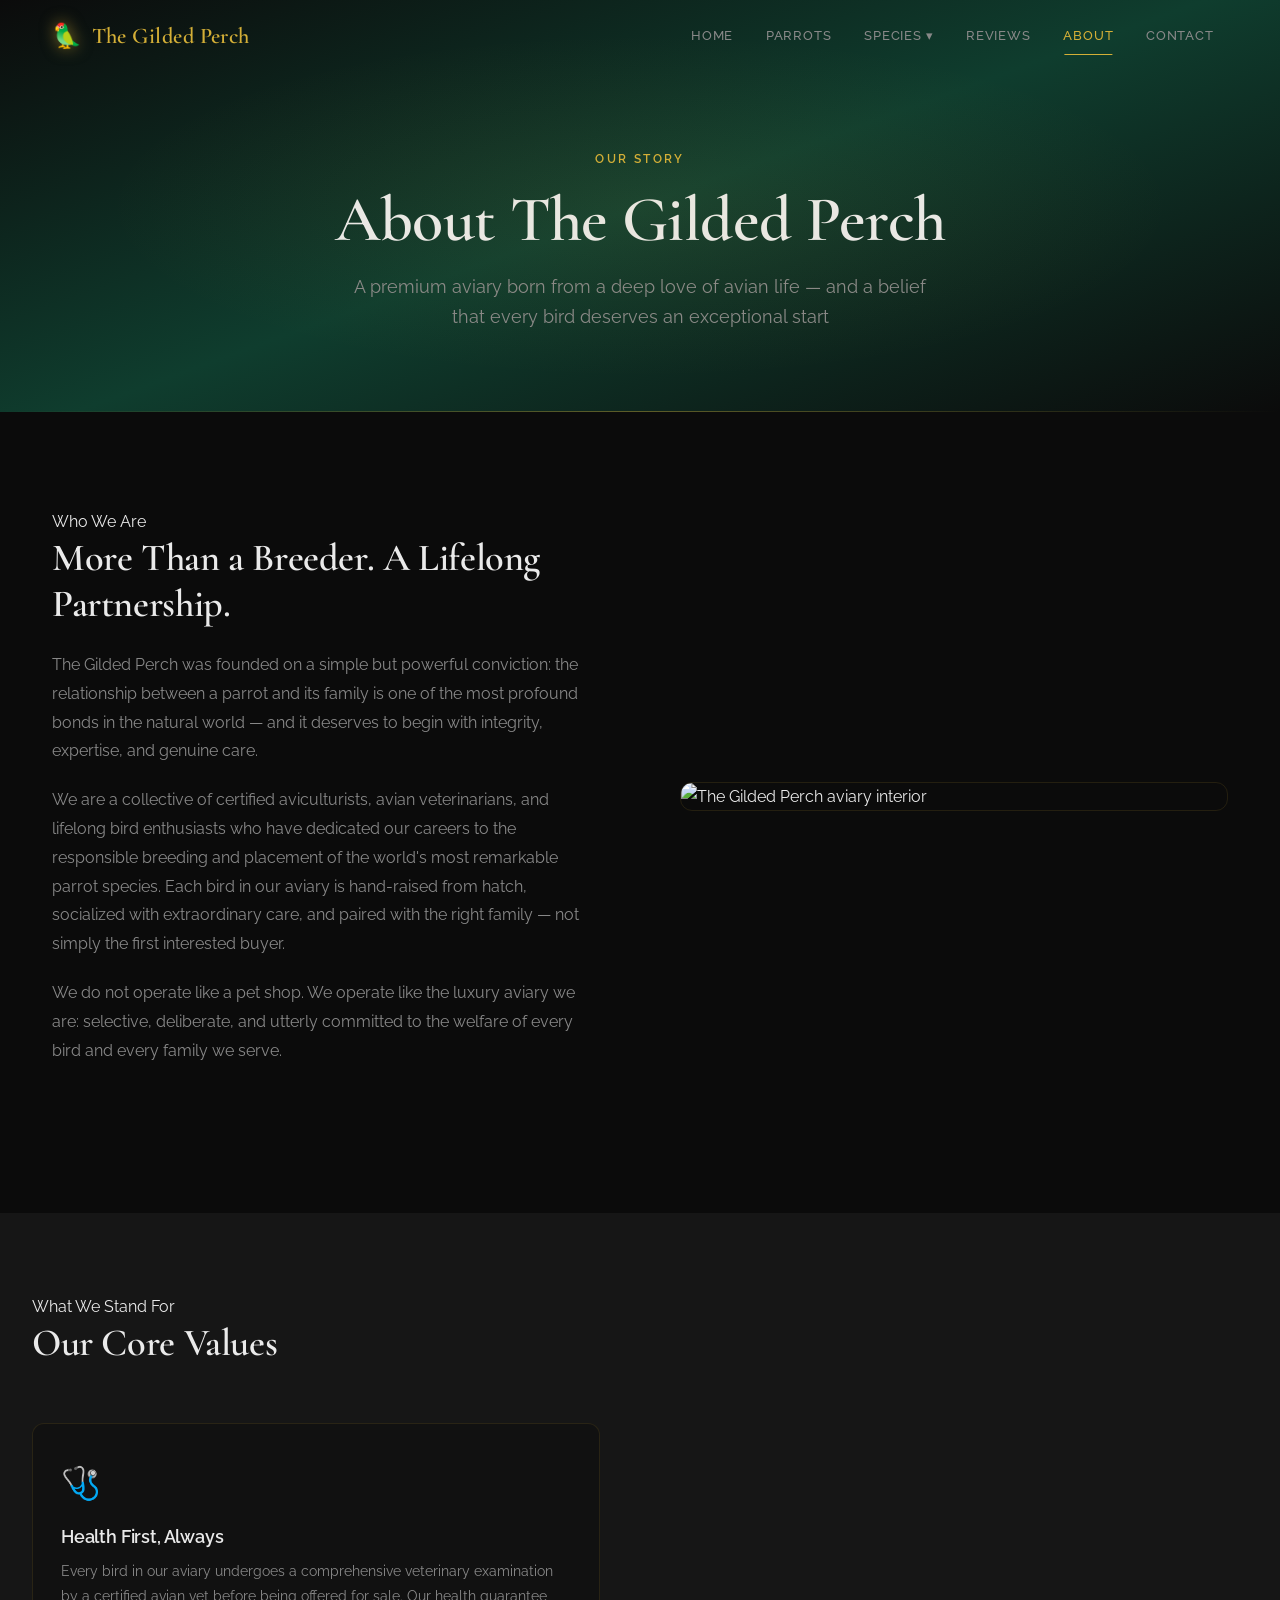
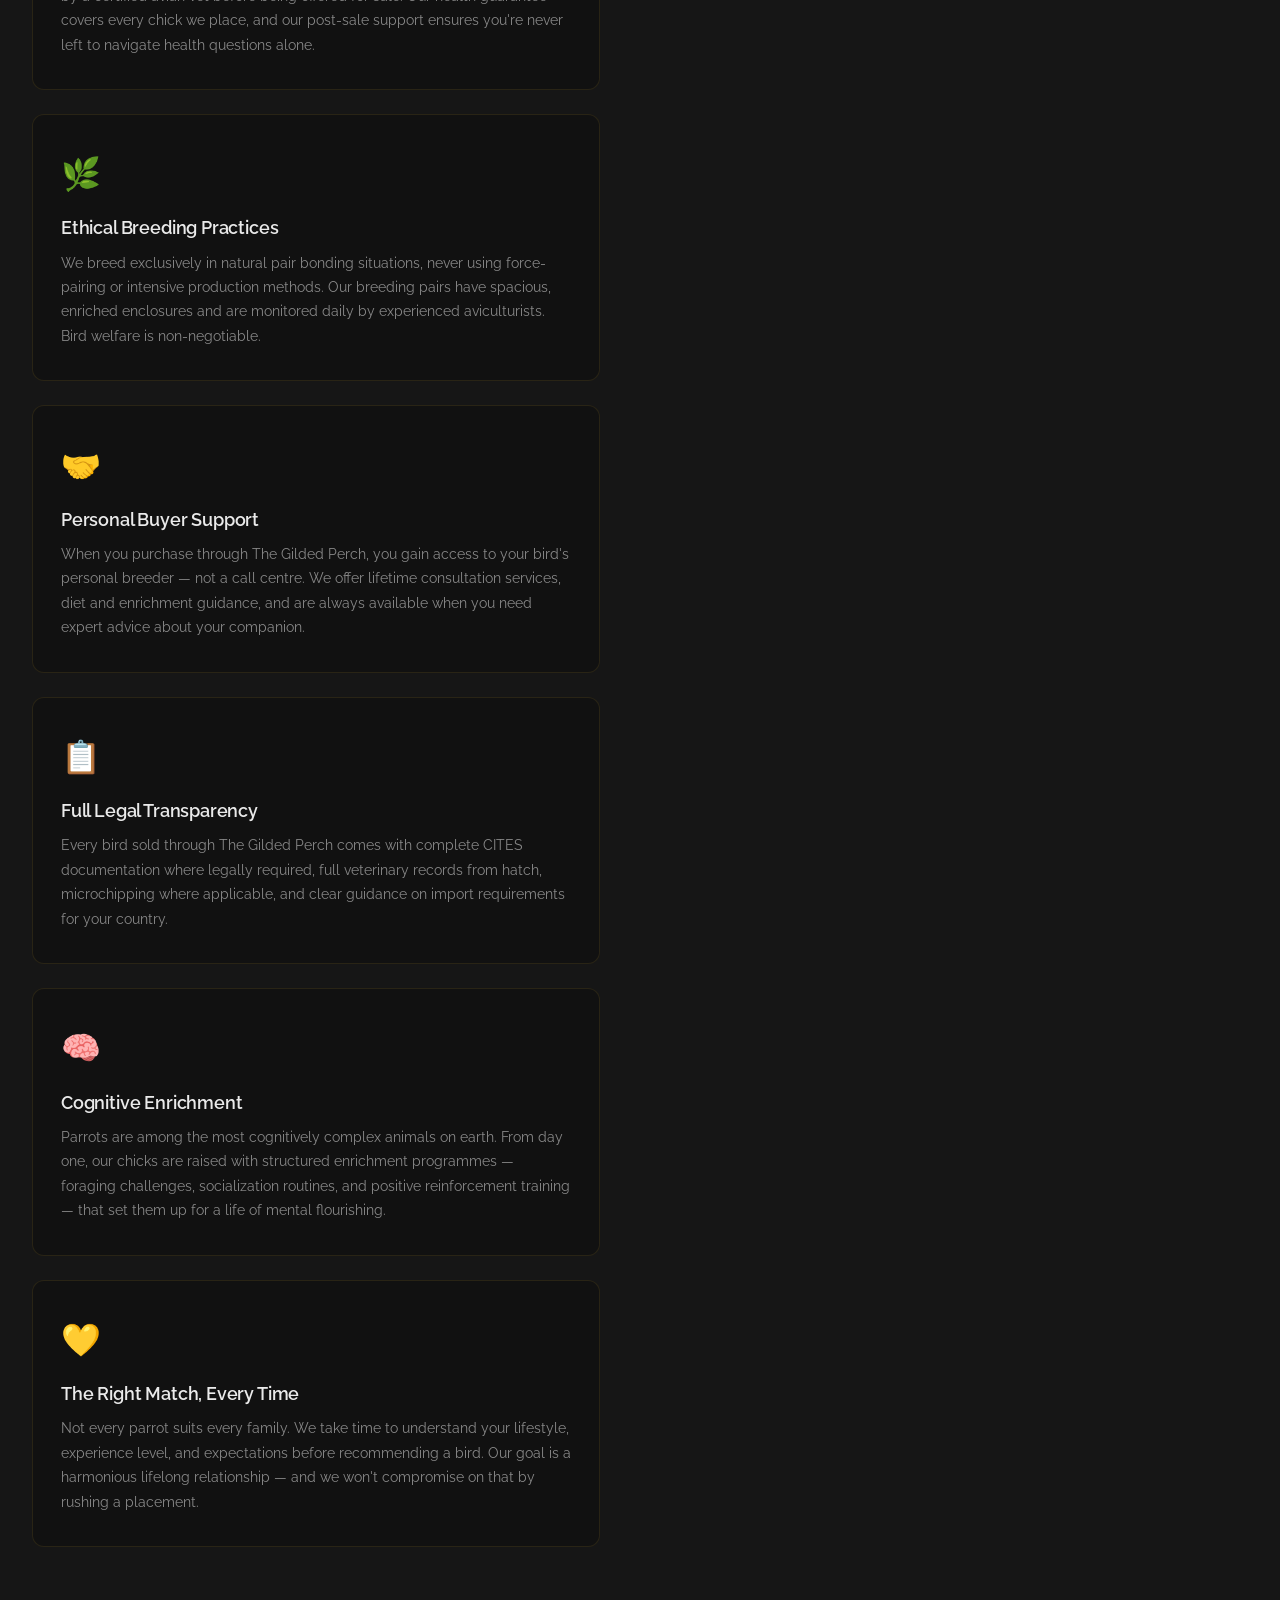
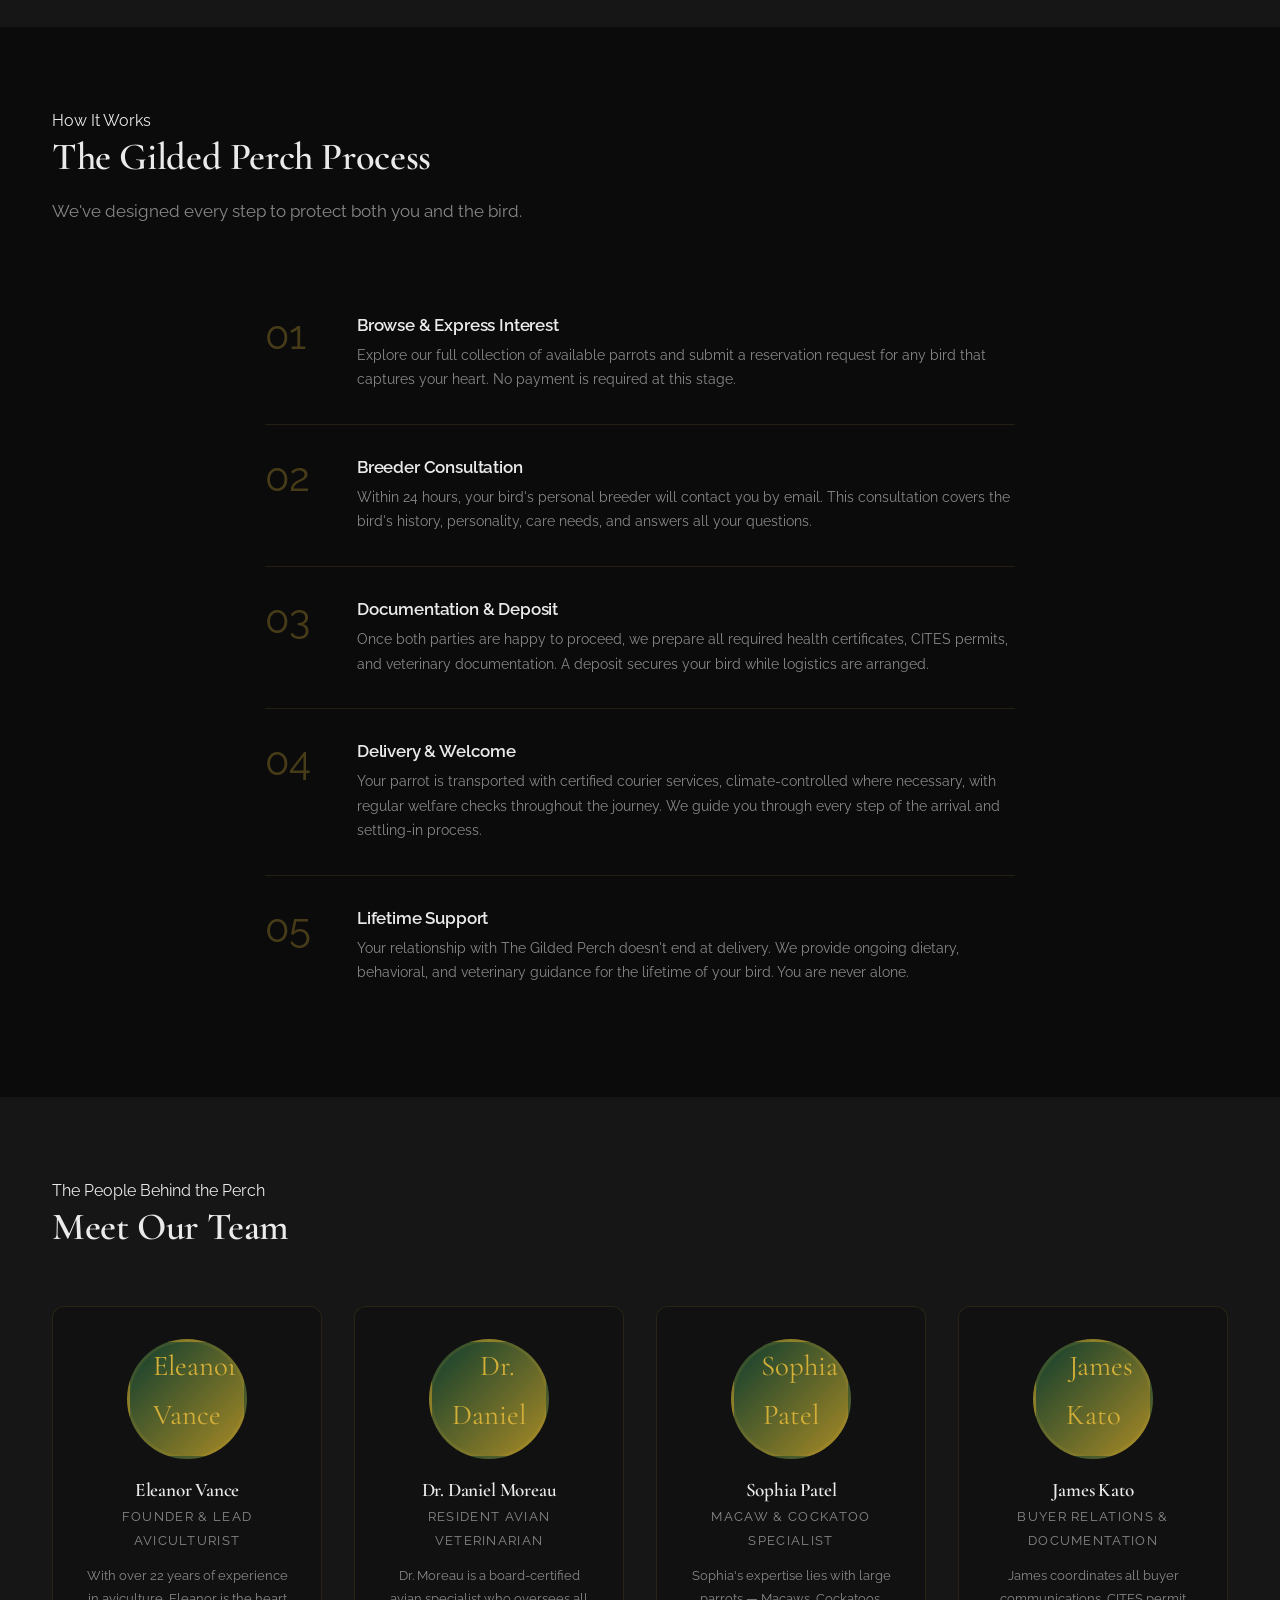
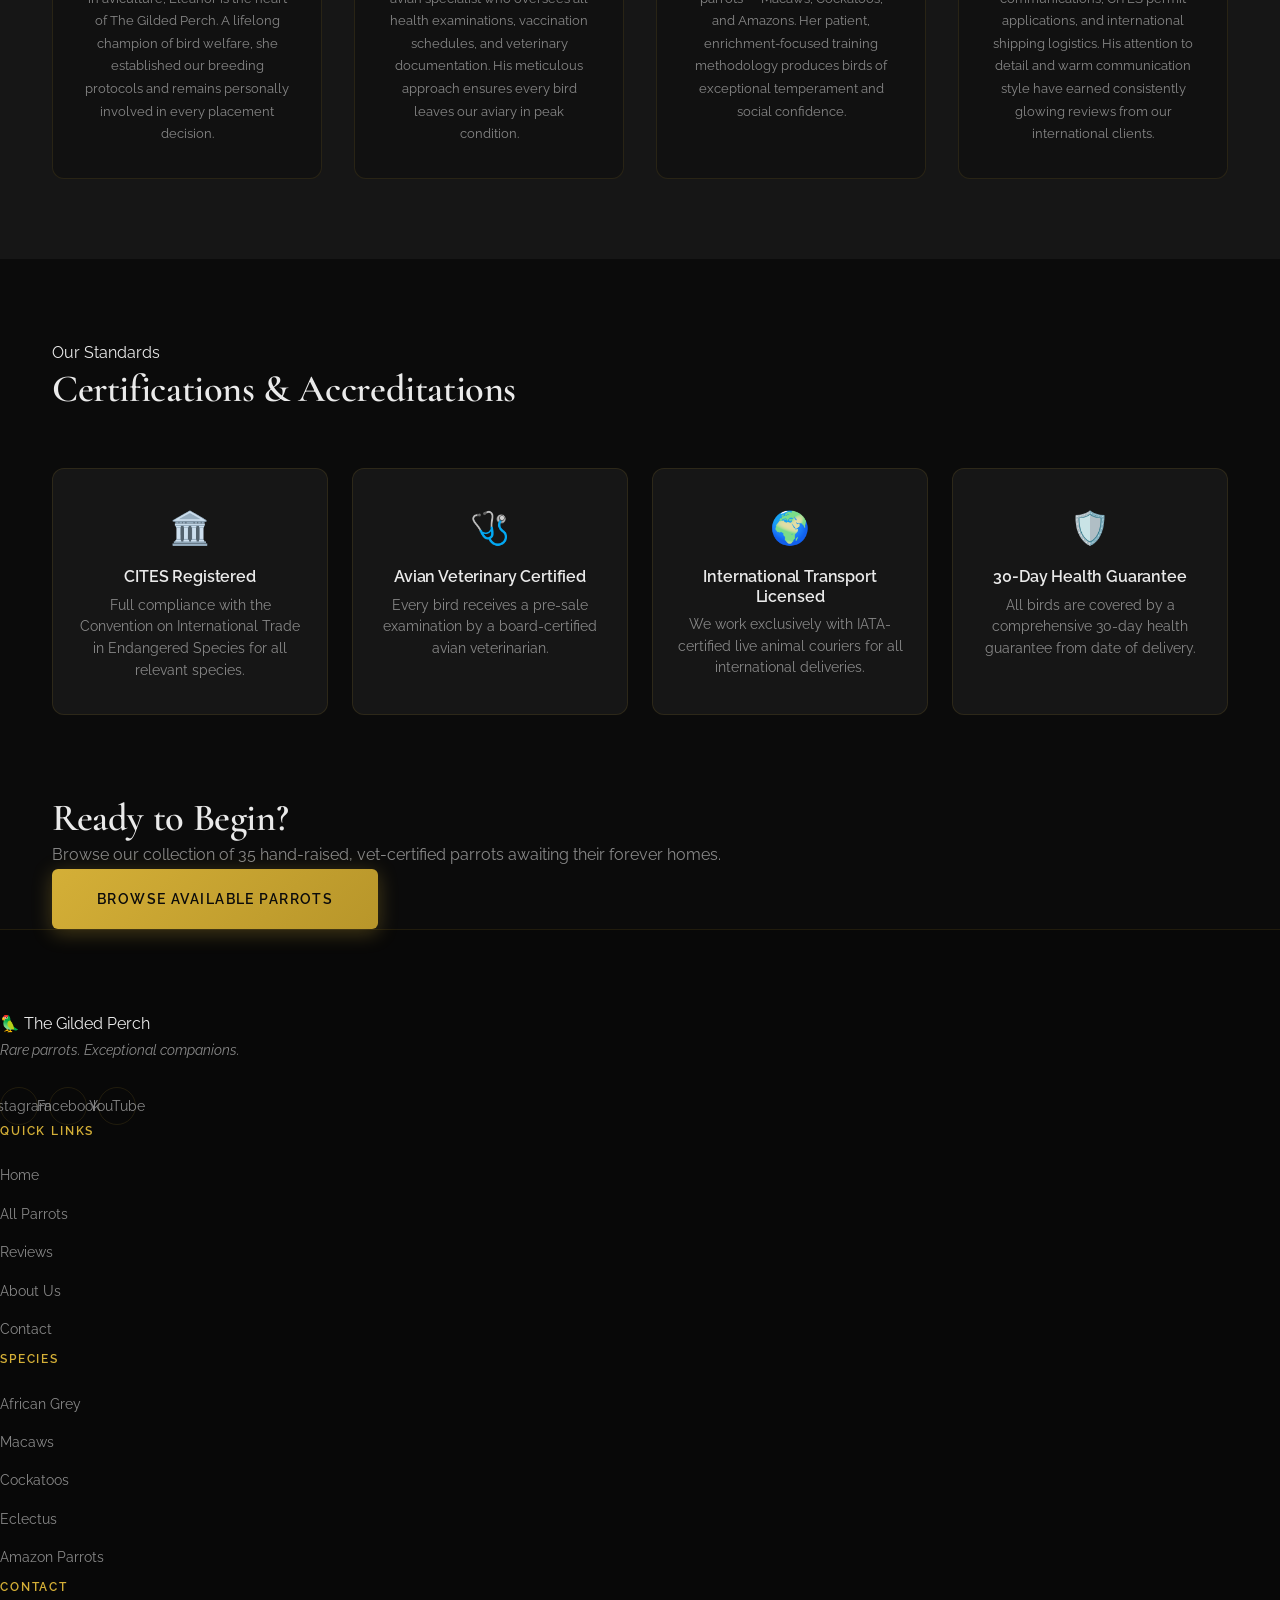
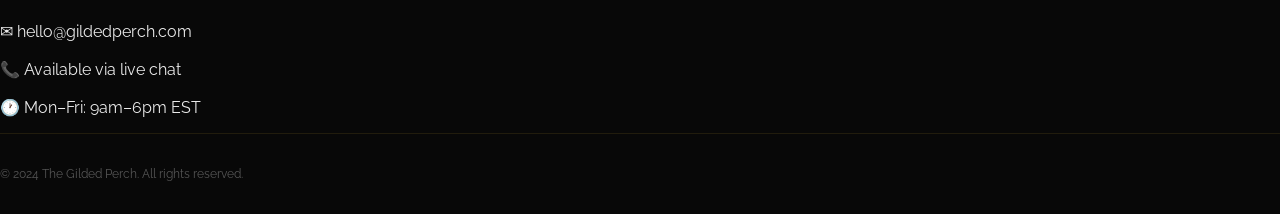
==== about.html @ 636ca077 "Add files via upload" ====
<!DOCTYPE html>
<html lang="en">
<head>
  <meta charset="UTF-8">
  <meta name="viewport" content="width=device-width, initial-scale=1.0">
  <meta name="description" content="About The Gilded Perch — a premium exotic aviary specialising in ethically bred, hand-raised rare parrots with lifetime breeder support and certified health guarantees.">
  <meta name="keywords" content="about The Gilded Perch, ethical parrot breeder, rare parrot aviary, exotic bird welfare, hand-raised parrots">
  <meta property="og:title" content="About — The Gilded Perch">
  <meta property="og:description" content="Meet the breeders and learn about our commitment to bird welfare, ethical practices, and personal buyer support.">
  <title>About Us — The Gilded Perch</title>
  <link rel="preconnect" href="https://fonts.googleapis.com">
  <link rel="preconnect" href="https://fonts.gstatic.com" crossorigin>
  <link rel="stylesheet" href="css/style.css">
  <!-- Tawk.to Live Chat -->
  <script type="text/javascript">
    var Tawk_API=Tawk_API||{}, Tawk_LoadStart=new Date();
    (function(){
      var s1=document.createElement("script"),s0=document.getElementsByTagName("script")[0];
      s1.async=true;
      s1.src='https://embed.tawk.to/69b69d5e1ff85f1c36fe4cf3/default';
      s1.charset='UTF-8';
      s1.setAttribute('crossorigin','*');
      s0.parentNode.insertBefore(s1,s0);
    })();
  </script>
  <!-- EmailJS -->
  <script src="https://cdn.jsdelivr.net/npm/@emailjs/browser@4/dist/email.min.js"></script>
  <script>emailjs.init("O_-rqFf7btgt78-zF");</script>
</head>
<body>

<!-- ══ NAVIGATION ══════════════════════════════════════════ -->
<nav class="nav" id="navbar" role="navigation" aria-label="Main navigation">
  <div class="nav-container">
    <a href="index.html" class="nav-logo" aria-label="The Gilded Perch Home">
      <span class="logo-icon" aria-hidden="true">🦜</span>
      <span class="logo-text">The Gilded Perch</span>
    </a>
    <ul class="nav-links" id="navLinks" role="menubar">
      <li role="none"><a href="index.html"   class="nav-link" role="menuitem">Home</a></li>
      <li role="none"><a href="shop.html"    class="nav-link" role="menuitem">Parrots</a></li>
      <li class="dropdown" role="none">
        <a href="#" class="nav-link dropdown-toggle" role="menuitem" aria-haspopup="true" aria-expanded="false">Species ▾</a>
        <ul class="dropdown-menu" role="menu">
          <li role="none"><a href="species/african-grey.html" role="menuitem">African Grey</a></li>
          <li role="none"><a href="species/macaws.html"       role="menuitem">Macaws</a></li>
          <li role="none"><a href="species/cockatoos.html"    role="menuitem">Cockatoos</a></li>
          <li role="none"><a href="species/eclectus.html"     role="menuitem">Eclectus</a></li>
          <li role="none"><a href="species/amazon.html"       role="menuitem">Amazon Parrots</a></li>
        </ul>
      </li>
      <li role="none"><a href="reviews.html" class="nav-link" role="menuitem">Reviews</a></li>
      <li role="none"><a href="about.html"   class="nav-link active" role="menuitem">About</a></li>
      <li role="none"><a href="contact.html" class="nav-link" role="menuitem">Contact</a></li>
    </ul>
    <button class="nav-toggle" id="navToggle" aria-label="Toggle mobile menu" aria-expanded="false">
      <span></span><span></span><span></span>
    </button>
  </div>
</nav>

<!-- ══ PAGE HERO ════════════════════════════════════════════ -->
<section class="page-hero">
  <div class="page-hero-content">
    <span class="page-hero-eyebrow">Our Story</span>
    <h1 class="page-hero-title">About The Gilded Perch</h1>
    <p class="page-hero-subtitle">A premium aviary born from a deep love of avian life — and a belief that every bird deserves an exceptional start</p>
  </div>
</section>

<!-- ══ MISSION STATEMENT ══════════════════════════════════════ -->
<section class="about-mission" aria-label="Our mission">
  <div class="container about-mission-inner">
    <div class="about-mission-text reveal">
      <span class="section-eyebrow">Who We Are</span>
      <h2 class="section-title-left">More Than a Breeder. A Lifelong Partnership.</h2>
      <p>The Gilded Perch was founded on a simple but powerful conviction: the relationship between a parrot and its family is one of the most profound bonds in the natural world — and it deserves to begin with integrity, expertise, and genuine care.</p>
      <p>We are a collective of certified aviculturists, avian veterinarians, and lifelong bird enthusiasts who have dedicated our careers to the responsible breeding and placement of the world's most remarkable parrot species. Each bird in our aviary is hand-raised from hatch, socialized with extraordinary care, and paired with the right family — not simply the first interested buyer.</p>
      <p>We do not operate like a pet shop. We operate like the luxury aviary we are: selective, deliberate, and utterly committed to the welfare of every bird and every family we serve.</p>
    </div>
    <div class="about-mission-image reveal">
      <img src="https://placehold.co/600x500/0F3D2E/D4AF37?text=The+Gilded+Perch+Aviary" alt="The Gilded Perch aviary interior" loading="lazy" class="about-img">
    </div>
  </div>
</section>

<!-- ══ VALUES ════════════════════════════════════════════════ -->
<section class="about-values" aria-label="Our values">
  <div class="container">
    <div class="section-header reveal">
      <span class="section-eyebrow">What We Stand For</span>
      <h2 class="section-title">Our Core Values</h2>
    </div>
    <div class="values-grid">
      <div class="value-card reveal">
        <div class="value-icon" aria-hidden="true">🩺</div>
        <h3 class="value-title">Health First, Always</h3>
        <p class="value-text">Every bird in our aviary undergoes a comprehensive veterinary examination by a certified avian vet before being offered for sale. Our health guarantee covers every chick we place, and our post-sale support ensures you're never left to navigate health questions alone.</p>
      </div>
      <div class="value-card reveal">
        <div class="value-icon" aria-hidden="true">🌿</div>
        <h3 class="value-title">Ethical Breeding Practices</h3>
        <p class="value-text">We breed exclusively in natural pair bonding situations, never using force-pairing or intensive production methods. Our breeding pairs have spacious, enriched enclosures and are monitored daily by experienced aviculturists. Bird welfare is non-negotiable.</p>
      </div>
      <div class="value-card reveal">
        <div class="value-icon" aria-hidden="true">🤝</div>
        <h3 class="value-title">Personal Buyer Support</h3>
        <p class="value-text">When you purchase through The Gilded Perch, you gain access to your bird's personal breeder — not a call centre. We offer lifetime consultation services, diet and enrichment guidance, and are always available when you need expert advice about your companion.</p>
      </div>
      <div class="value-card reveal">
        <div class="value-icon" aria-hidden="true">📋</div>
        <h3 class="value-title">Full Legal Transparency</h3>
        <p class="value-text">Every bird sold through The Gilded Perch comes with complete CITES documentation where legally required, full veterinary records from hatch, microchipping where applicable, and clear guidance on import requirements for your country.</p>
      </div>
      <div class="value-card reveal">
        <div class="value-icon" aria-hidden="true">🧠</div>
        <h3 class="value-title">Cognitive Enrichment</h3>
        <p class="value-text">Parrots are among the most cognitively complex animals on earth. From day one, our chicks are raised with structured enrichment programmes — foraging challenges, socialization routines, and positive reinforcement training — that set them up for a life of mental flourishing.</p>
      </div>
      <div class="value-card reveal">
        <div class="value-icon" aria-hidden="true">💛</div>
        <h3 class="value-title">The Right Match, Every Time</h3>
        <p class="value-text">Not every parrot suits every family. We take time to understand your lifestyle, experience level, and expectations before recommending a bird. Our goal is a harmonious lifelong relationship — and we won't compromise on that by rushing a placement.</p>
      </div>
    </div>
  </div>
</section>

<!-- ══ OUR PROCESS ═══════════════════════════════════════════ -->
<section class="about-process" aria-label="Our adoption process">
  <div class="container">
    <div class="section-header reveal">
      <span class="section-eyebrow">How It Works</span>
      <h2 class="section-title">The Gilded Perch Process</h2>
      <p class="section-subtitle">We've designed every step to protect both you and the bird.</p>
    </div>
    <ol class="process-steps">
      <li class="process-step reveal">
        <div class="step-number" aria-hidden="true">01</div>
        <div class="step-content">
          <h3 class="step-title">Browse & Express Interest</h3>
          <p>Explore our full collection of available parrots and submit a reservation request for any bird that captures your heart. No payment is required at this stage.</p>
        </div>
      </li>
      <li class="process-step reveal">
        <div class="step-number" aria-hidden="true">02</div>
        <div class="step-content">
          <h3 class="step-title">Breeder Consultation</h3>
          <p>Within 24 hours, your bird's personal breeder will contact you by email. This consultation covers the bird's history, personality, care needs, and answers all your questions.</p>
        </div>
      </li>
      <li class="process-step reveal">
        <div class="step-number" aria-hidden="true">03</div>
        <div class="step-content">
          <h3 class="step-title">Documentation & Deposit</h3>
          <p>Once both parties are happy to proceed, we prepare all required health certificates, CITES permits, and veterinary documentation. A deposit secures your bird while logistics are arranged.</p>
        </div>
      </li>
      <li class="process-step reveal">
        <div class="step-number" aria-hidden="true">04</div>
        <div class="step-content">
          <h3 class="step-title">Delivery & Welcome</h3>
          <p>Your parrot is transported with certified courier services, climate-controlled where necessary, with regular welfare checks throughout the journey. We guide you through every step of the arrival and settling-in process.</p>
        </div>
      </li>
      <li class="process-step reveal">
        <div class="step-number" aria-hidden="true">05</div>
        <div class="step-content">
          <h3 class="step-title">Lifetime Support</h3>
          <p>Your relationship with The Gilded Perch doesn't end at delivery. We provide ongoing dietary, behavioral, and veterinary guidance for the lifetime of your bird. You are never alone.</p>
        </div>
      </li>
    </ol>
  </div>
</section>

<!-- ══ TEAM ══════════════════════════════════════════════════ -->
<section class="about-team" aria-label="Our team">
  <div class="container">
    <div class="section-header reveal">
      <span class="section-eyebrow">The People Behind the Perch</span>
      <h2 class="section-title">Meet Our Team</h2>
    </div>
    <div class="team-grid">
      <div class="team-card reveal">
        <div class="team-avatar">
          <img src="https://placehold.co/200x200/0F3D2E/D4AF37?text=EV" alt="Eleanor Vance" loading="lazy">
        </div>
        <h3 class="team-name">Eleanor Vance</h3>
        <p class="team-role">Founder & Lead Aviculturist</p>
        <p class="team-bio">With over 22 years of experience in aviculture, Eleanor is the heart of The Gilded Perch. A lifelong champion of bird welfare, she established our breeding protocols and remains personally involved in every placement decision.</p>
      </div>
      <div class="team-card reveal">
        <div class="team-avatar">
          <img src="https://placehold.co/200x200/0F3D2E/D4AF37?text=DM" alt="Dr. Daniel Moreau" loading="lazy">
        </div>
        <h3 class="team-name">Dr. Daniel Moreau</h3>
        <p class="team-role">Resident Avian Veterinarian</p>
        <p class="team-bio">Dr. Moreau is a board-certified avian specialist who oversees all health examinations, vaccination schedules, and veterinary documentation. His meticulous approach ensures every bird leaves our aviary in peak condition.</p>
      </div>
      <div class="team-card reveal">
        <div class="team-avatar">
          <img src="https://placehold.co/200x200/0F3D2E/D4AF37?text=SP" alt="Sophia Patel" loading="lazy">
        </div>
        <h3 class="team-name">Sophia Patel</h3>
        <p class="team-role">Macaw & Cockatoo Specialist</p>
        <p class="team-bio">Sophia's expertise lies with large parrots — Macaws, Cockatoos, and Amazons. Her patient, enrichment-focused training methodology produces birds of exceptional temperament and social confidence.</p>
      </div>
      <div class="team-card reveal">
        <div class="team-avatar">
          <img src="https://placehold.co/200x200/0F3D2E/D4AF37?text=JK" alt="James Kato" loading="lazy">
        </div>
        <h3 class="team-name">James Kato</h3>
        <p class="team-role">Buyer Relations &amp; Documentation</p>
        <p class="team-bio">James coordinates all buyer communications, CITES permit applications, and international shipping logistics. His attention to detail and warm communication style have earned consistently glowing reviews from our international clients.</p>
      </div>
    </div>
  </div>
</section>

<!-- ══ CERTIFICATIONS ════════════════════════════════════════ -->
<section class="certifications" aria-label="Certifications and accreditations">
  <div class="container">
    <div class="section-header reveal">
      <span class="section-eyebrow">Our Standards</span>
      <h2 class="section-title">Certifications & Accreditations</h2>
    </div>
    <div class="cert-grid">
      <div class="cert-card reveal">
        <div class="cert-icon" aria-hidden="true">🏛️</div>
        <h4>CITES Registered</h4>
        <p>Full compliance with the Convention on International Trade in Endangered Species for all relevant species.</p>
      </div>
      <div class="cert-card reveal">
        <div class="cert-icon" aria-hidden="true">🩺</div>
        <h4>Avian Veterinary Certified</h4>
        <p>Every bird receives a pre-sale examination by a board-certified avian veterinarian.</p>
      </div>
      <div class="cert-card reveal">
        <div class="cert-icon" aria-hidden="true">🌍</div>
        <h4>International Transport Licensed</h4>
        <p>We work exclusively with IATA-certified live animal couriers for all international deliveries.</p>
      </div>
      <div class="cert-card reveal">
        <div class="cert-icon" aria-hidden="true">🛡️</div>
        <h4>30-Day Health Guarantee</h4>
        <p>All birds are covered by a comprehensive 30-day health guarantee from date of delivery.</p>
      </div>
    </div>
  </div>
</section>

<!-- ══ CTA ════════════════════════════════════════════════════ -->
<section class="cta-band" aria-label="Call to action">
  <div class="container cta-band-inner">
    <div>
      <h2 class="cta-band-title">Ready to Begin?</h2>
      <p class="cta-band-text">Browse our collection of 35 hand-raised, vet-certified parrots awaiting their forever homes.</p>
    </div>
    <a href="shop.html" class="btn btn-gold btn-lg">Browse Available Parrots</a>
  </div>
</section>

<!-- ══ FOOTER ════════════════════════════════════════════════ -->
<footer class="footer" role="contentinfo">
  <div class="footer-container">
    <div class="footer-brand">
      <a href="index.html" class="footer-logo">🦜 The Gilded Perch</a>
      <p class="footer-tagline">Rare parrots. Exceptional companions.</p>
      <div class="footer-social" aria-label="Social media links">
        <a href="#" aria-label="Instagram" class="social-link">Instagram</a>
        <a href="#" aria-label="Facebook"  class="social-link">Facebook</a>
        <a href="#" aria-label="YouTube"   class="social-link">YouTube</a>
      </div>
    </div>
    <div class="footer-col">
      <h4 class="footer-heading">Quick Links</h4>
      <ul class="footer-links">
        <li><a href="index.html">Home</a></li>
        <li><a href="shop.html">All Parrots</a></li>
        <li><a href="reviews.html">Reviews</a></li>
        <li><a href="about.html">About Us</a></li>
        <li><a href="contact.html">Contact</a></li>
      </ul>
    </div>
    <div class="footer-col">
      <h4 class="footer-heading">Species</h4>
      <ul class="footer-links">
        <li><a href="species/african-grey.html">African Grey</a></li>
        <li><a href="species/macaws.html">Macaws</a></li>
        <li><a href="species/cockatoos.html">Cockatoos</a></li>
        <li><a href="species/eclectus.html">Eclectus</a></li>
        <li><a href="species/amazon.html">Amazon Parrots</a></li>
      </ul>
    </div>
    <div class="footer-col">
      <h4 class="footer-heading">Contact</h4>
      <ul class="footer-links">
        <li>✉ hello@gildedperch.com</li>
        <li>📞 Available via live chat</li>
        <li>🕐 Mon–Fri: 9am–6pm EST</li>
      </ul>
    </div>
  </div>
  <div class="footer-bottom">
    <p>© <span id="year"></span> The Gilded Perch. All rights reserved.</p>
  </div>
</footer>

<div class="toast" id="toast" role="alert" aria-live="assertive"></div>

<script src="js/data.js"></script>
<script src="js/main.js"></script>
<script>document.getElementById('year').textContent = "2024";</script>
</body>
</html>
---- css/style.css ----
/* ============================================================
   THE GILDED PERCH — Master Stylesheet
   Luxury Dark-Theme Exotic Bird Boutique
   ============================================================ */

@import url('https://fonts.googleapis.com/css2?family=Cormorant+Garamond:ital,wght@0,300;0,400;0,600;0,700;1,300;1,400&family=Raleway:wght@300;400;500;600&display=swap');

/* ── 1. CSS VARIABLES ──────────────────────────────────────── */
:root {
  --bg:           #0B0B0B;
  --bg-card:      #111111;
  --bg-elevated:  #161616;
  --bg-section:   #0e0e0e;
  --accent:       #D4AF37;
  --accent-dim:   #a88a26;
  --accent-glow:  rgba(212, 175, 55, 0.15);
  --accent-glow2: rgba(212, 175, 55, 0.08);
  --secondary:    #0F3D2E;
  --secondary-dim:#082918;
  --text:         #EAEAEA;
  --text-muted:   #888888;
  --text-dim:     #555555;
  --border:       rgba(212, 175, 55, 0.12);
  --border-hover: rgba(212, 175, 55, 0.40);
  --shadow-sm:    0 4px 16px rgba(0,0,0,0.4);
  --shadow-md:    0 8px 32px rgba(0,0,0,0.5);
  --shadow-lg:    0 20px 60px rgba(0,0,0,0.6);
  --shadow-gold:  0 20px 60px rgba(212, 175, 55, 0.12);
  --radius-sm:    6px;
  --radius:       12px;
  --radius-lg:    20px;
  --font-serif:   'Cormorant Garamond', Georgia, serif;
  --font-sans:    'Raleway', sans-serif;
  --nav-h:        72px;
  --transition:   0.3s cubic-bezier(0.4, 0, 0.2, 1);
  --transition-slow: 0.6s cubic-bezier(0.4, 0, 0.2, 1);
}

/* ── 2. RESET & BASE ───────────────────────────────────────── */
*, *::before, *::after { box-sizing: border-box; margin: 0; padding: 0; }

html {
  scroll-behavior: smooth;
  font-size: 16px;
  -webkit-text-size-adjust: 100%;
}

body {
  background-color: var(--bg);
  color: var(--text);
  font-family: var(--font-sans);
  font-weight: 400;
  line-height: 1.7;
  overflow-x: hidden;
  -webkit-font-smoothing: antialiased;
  -moz-osx-font-smoothing: grayscale;
}

img { display: block; max-width: 100%; height: auto; }
a { color: inherit; text-decoration: none; }
ul { list-style: none; }
button { cursor: pointer; border: none; background: none; font-family: inherit; }
input, select, textarea { font-family: inherit; font-size: inherit; }

/* ── 3. CUSTOM SCROLLBAR ───────────────────────────────────── */
::-webkit-scrollbar { width: 6px; }
::-webkit-scrollbar-track { background: var(--bg); }
::-webkit-scrollbar-thumb { background: var(--accent-dim); border-radius: 3px; }
::-webkit-scrollbar-thumb:hover { background: var(--accent); }

/* ── 4. TYPOGRAPHY ─────────────────────────────────────────── */
h1, h2, h3, h4, h5, h6 {
  font-family: var(--font-serif);
  font-weight: 600;
  line-height: 1.2;
  color: var(--text);
  letter-spacing: -0.01em;
}
h1 { font-size: clamp(2.4rem, 5vw, 4.2rem); }
h2 { font-size: clamp(1.8rem, 3vw, 2.8rem); }
h3 { font-size: clamp(1.3rem, 2vw, 1.8rem); }
h4 { font-size: 1.2rem; font-weight: 500; }

p { color: var(--text-muted); line-height: 1.8; }
strong { color: var(--text); font-weight: 600; }

.section-label {
  font-family: var(--font-sans);
  font-size: 0.72rem;
  font-weight: 600;
  letter-spacing: 0.18em;
  text-transform: uppercase;
  color: var(--accent);
  display: block;
  margin-bottom: 0.8rem;
}

.section-title {
  font-family: var(--font-serif);
  margin-bottom: 1rem;
}

.section-subtitle {
  color: var(--text-muted);
  font-size: 1.05rem;
  max-width: 560px;
  line-height: 1.8;
}

/* ── 5. LAYOUT UTILITIES ───────────────────────────────────── */
.container {
  max-width: 1240px;
  margin: 0 auto;
  padding: 0 2rem;
}
.container-wide {
  max-width: 1440px;
  margin: 0 auto;
  padding: 0 2rem;
}

.section {
  padding: 100px 0;
}
.section-header {
  margin-bottom: 3.5rem;
}
.section-header.centered {
  text-align: center;
  display: flex;
  flex-direction: column;
  align-items: center;
}

.gold-divider {
  display: block;
  width: 60px;
  height: 2px;
  background: linear-gradient(90deg, transparent, var(--accent), transparent);
  margin: 1.5rem auto 0;
}
.gold-divider.left { margin-left: 0; }

/* ── 6. BUTTONS ────────────────────────────────────────────── */
.btn {
  display: inline-flex;
  align-items: center;
  gap: 0.5rem;
  padding: 0.85rem 2.2rem;
  border-radius: var(--radius-sm);
  font-family: var(--font-sans);
  font-size: 0.85rem;
  font-weight: 600;
  letter-spacing: 0.1em;
  text-transform: uppercase;
  transition: var(--transition);
  position: relative;
  overflow: hidden;
  white-space: nowrap;
}

.btn::before {
  content: '';
  position: absolute;
  inset: 0;
  background: rgba(255,255,255,0.05);
  opacity: 0;
  transition: opacity var(--transition);
}
.btn:hover::before { opacity: 1; }

.btn-gold {
  background: linear-gradient(135deg, var(--accent) 0%, #B8962A 100%);
  color: #0B0B0B;
  box-shadow: 0 4px 20px rgba(212,175,55,0.3);
}
.btn-gold:hover {
  box-shadow: 0 8px 32px rgba(212,175,55,0.5);
  transform: translateY(-2px);
}
.btn-gold:active { transform: translateY(0); }

.btn-outline {
  background: transparent;
  color: var(--accent);
  border: 1px solid var(--border-hover);
}
.btn-outline:hover {
  background: var(--accent-glow);
  border-color: var(--accent);
  transform: translateY(-2px);
}

.btn-ghost {
  background: transparent;
  color: var(--text);
  border: 1px solid var(--border);
}
.btn-ghost:hover {
  border-color: var(--accent);
  color: var(--accent);
}

.btn-lg {
  padding: 1.1rem 2.8rem;
  font-size: 0.9rem;
}
.btn-sm {
  padding: 0.6rem 1.4rem;
  font-size: 0.78rem;
}
.btn-full { width: 100%; justify-content: center; }

/* ── 7. NAVBAR ─────────────────────────────────────────────── */
.nav {
  position: fixed;
  top: 0;
  left: 0;
  right: 0;
  z-index: 1000;
  height: var(--nav-h);
  transition: background var(--transition), box-shadow var(--transition), backdrop-filter var(--transition);
}

.nav.scrolled {
  background: rgba(11,11,11,0.92);
  backdrop-filter: blur(20px);
  -webkit-backdrop-filter: blur(20px);
  box-shadow: 0 1px 0 var(--border), 0 8px 32px rgba(0,0,0,0.4);
}

.nav-container {
  max-width: 1240px;
  margin: 0 auto;
  padding: 0 2rem;
  height: 100%;
  display: flex;
  align-items: center;
  justify-content: space-between;
}

.nav-logo {
  display: flex;
  align-items: center;
  gap: 0.6rem;
  transition: opacity var(--transition);
}
.nav-logo:hover { opacity: 0.85; }

.logo-icon {
  font-size: 1.5rem;
  filter: drop-shadow(0 0 8px rgba(212,175,55,0.6));
}

.logo-text {
  font-family: var(--font-serif);
  font-size: 1.4rem;
  font-weight: 600;
  color: var(--accent);
  letter-spacing: 0.02em;
}

.nav-links {
  display: flex;
  align-items: center;
  gap: 0.25rem;
}

.nav-link {
  display: inline-block;
  padding: 0.5rem 0.9rem;
  font-size: 0.82rem;
  font-weight: 500;
  letter-spacing: 0.06em;
  text-transform: uppercase;
  color: var(--text-muted);
  transition: color var(--transition);
  position: relative;
}
.nav-link::after {
  content: '';
  position: absolute;
  bottom: 0;
  left: 50%;
  transform: translateX(-50%);
  width: 0;
  height: 1px;
  background: var(--accent);
  transition: width var(--transition);
}
.nav-link:hover, .nav-link.active { color: var(--accent); }
.nav-link:hover::after, .nav-link.active::after { width: 60%; }

/* Dropdown */
.dropdown { position: relative; }
.dropdown-menu {
  position: absolute;
  top: calc(100% + 0.5rem);
  left: 0;
  background: rgba(17,17,17,0.97);
  border: 1px solid var(--border);
  border-radius: var(--radius);
  min-width: 220px;
  padding: 0.5rem;
  opacity: 0;
  visibility: hidden;
  transform: translateY(-8px);
  transition: opacity var(--transition), transform var(--transition), visibility var(--transition);
  backdrop-filter: blur(20px);
  box-shadow: var(--shadow-md);
}
.dropdown:hover .dropdown-menu {
  opacity: 1;
  visibility: visible;
  transform: translateY(0);
}
.dropdown-menu a {
  display: block;
  padding: 0.6rem 1rem;
  font-size: 0.83rem;
  color: var(--text-muted);
  border-radius: var(--radius-sm);
  transition: background var(--transition), color var(--transition);
  letter-spacing: 0.03em;
}
.dropdown-menu a:hover {
  background: var(--accent-glow);
  color: var(--accent);
}

/* Mobile toggle */
.nav-toggle {
  display: none;
  flex-direction: column;
  gap: 5px;
  padding: 8px;
  cursor: pointer;
  z-index: 10;
}
.nav-toggle span {
  display: block;
  width: 24px;
  height: 1.5px;
  background: var(--text);
  transition: var(--transition);
  transform-origin: center;
}
.nav-toggle.open span:nth-child(1) { transform: translateY(6.5px) rotate(45deg); }
.nav-toggle.open span:nth-child(2) { opacity: 0; transform: scaleX(0); }
.nav-toggle.open span:nth-child(3) { transform: translateY(-6.5px) rotate(-45deg); }

/* ── 8. HERO SECTION ───────────────────────────────────────── */
.hero {
  position: relative;
  min-height: 100vh;
  display: flex;
  align-items: center;
  justify-content: center;
  overflow: hidden;
  background: var(--bg);
}

.hero-bg {
  position: absolute;
  inset: 0;
  background:
    radial-gradient(ellipse 70% 90% at 10% 60%, rgba(15,61,46,0.45) 0%, transparent 65%),
    radial-gradient(ellipse 50% 70% at 90% 15%, rgba(212,175,55,0.06) 0%, transparent 55%),
    radial-gradient(ellipse 60% 80% at 55% 95%, rgba(15,61,46,0.25) 0%, transparent 60%),
    radial-gradient(ellipse 30% 40% at 75% 50%, rgba(212,175,55,0.04) 0%, transparent 50%);
  animation: ambientPulse 14s ease-in-out infinite alternate;
}

@keyframes ambientPulse {
  0%   { opacity: 0.8; transform: scale(1); }
  100% { opacity: 1;   transform: scale(1.04); }
}

/* Animated gold grain overlay */
.hero-grain {
  position: absolute;
  inset: 0;
  background-image: url("data:image/svg+xml,%3Csvg viewBox='0 0 512 512' xmlns='http://www.w3.org/2000/svg'%3E%3Cfilter id='n'%3E%3CfeTurbulence type='fractalNoise' baseFrequency='0.75' numOctaves='4' stitchTiles='stitch'/%3E%3C/filter%3E%3Crect width='100%25' height='100%25' filter='url(%23n)' opacity='0.035'/%3E%3C/svg%3E");
  opacity: 0.4;
  pointer-events: none;
}

/* Video background (optional — replace src) */
.hero-video {
  position: absolute;
  inset: 0;
  width: 100%;
  height: 100%;
  object-fit: cover;
  opacity: 0.25;
  z-index: 0;
}

/* Bird silhouettes */
.bird-silhouettes {
  position: absolute;
  inset: 0;
  pointer-events: none;
  overflow: hidden;
}
.bird-silhouette {
  position: absolute;
  opacity: 0;
  fill: var(--accent);
  animation: birdFly linear infinite;
}
.bird-silhouette:nth-child(1) { top: 20%; animation-duration: 28s; animation-delay: 0s;   transform: scale(0.8); }
.bird-silhouette:nth-child(2) { top: 45%; animation-duration: 35s; animation-delay: 7s;   transform: scale(1.1); }
.bird-silhouette:nth-child(3) { top: 65%; animation-duration: 32s; animation-delay: 14s;  transform: scale(0.6); }
.bird-silhouette:nth-child(4) { top: 30%; animation-duration: 40s; animation-delay: 20s;  transform: scale(0.9); }

@keyframes birdFly {
  0%   { transform: translateX(-250px) translateY(0)    scaleX(-1); opacity: 0; }
  5%   { opacity: 0.06; }
  95%  { opacity: 0.06; }
  100% { transform: translateX(calc(100vw + 250px)) translateY(-80px) scaleX(-1); opacity: 0; }
}

/* Floating gold particles */
.hero-particles {
  position: absolute;
  inset: 0;
  pointer-events: none;
}
.particle {
  position: absolute;
  width: 2px;
  height: 2px;
  background: var(--accent);
  border-radius: 50%;
  opacity: 0;
  animation: particleFloat linear infinite;
}
@keyframes particleFloat {
  0%   { transform: translateY(100vh) scale(0); opacity: 0; }
  10%  { opacity: 0.6; }
  90%  { opacity: 0.2; }
  100% { transform: translateY(-100px) scale(1); opacity: 0; }
}

.hero-content {
  position: relative;
  z-index: 2;
  text-align: center;
  max-width: 800px;
  padding: 0 2rem;
  padding-top: var(--nav-h);
}

.hero-eyebrow {
  display: inline-flex;
  align-items: center;
  gap: 0.7rem;
  font-size: 0.75rem;
  font-weight: 600;
  letter-spacing: 0.22em;
  text-transform: uppercase;
  color: var(--accent);
  margin-bottom: 1.6rem;
  opacity: 0;
  animation: fadeUp 0.8s 0.3s forwards;
}
.hero-eyebrow::before,
.hero-eyebrow::after {
  content: '';
  display: block;
  width: 30px;
  height: 1px;
  background: linear-gradient(90deg, transparent, var(--accent));
}
.hero-eyebrow::after { transform: rotate(180deg); }

.hero-title {
  font-family: var(--font-serif);
  font-size: clamp(3rem, 7vw, 6rem);
  font-weight: 300;
  color: var(--text);
  line-height: 1.08;
  letter-spacing: -0.02em;
  margin-bottom: 0.4rem;
  opacity: 0;
  animation: fadeUp 0.8s 0.5s forwards;
}

.hero-title strong {
  font-weight: 700;
  background: linear-gradient(135deg, var(--accent) 0%, #F0D070 50%, var(--accent) 100%);
  background-size: 200% auto;
  -webkit-background-clip: text;
  -webkit-text-fill-color: transparent;
  background-clip: text;
  animation: shimmerText 4s linear 1.5s infinite;
}

@keyframes shimmerText {
  0%   { background-position: 0% center; }
  100% { background-position: 200% center; }
}

.hero-tagline {
  font-family: var(--font-serif);
  font-size: clamp(1rem, 2vw, 1.3rem);
  font-style: italic;
  color: var(--text-muted);
  margin-bottom: 3rem;
  opacity: 0;
  animation: fadeUp 0.8s 0.7s forwards;
}

.hero-buttons {
  display: flex;
  gap: 1rem;
  justify-content: center;
  flex-wrap: wrap;
  opacity: 0;
  animation: fadeUp 0.8s 0.9s forwards;
}

.hero-scroll {
  position: absolute;
  bottom: 2.5rem;
  left: 50%;
  transform: translateX(-50%);
  z-index: 2;
  display: flex;
  flex-direction: column;
  align-items: center;
  gap: 0.5rem;
  font-size: 0.7rem;
  letter-spacing: 0.15em;
  text-transform: uppercase;
  color: var(--text-dim);
  animation: fadeIn 1s 1.5s both;
}
.scroll-line {
  width: 1px;
  height: 40px;
  background: linear-gradient(180deg, var(--accent), transparent);
  animation: scrollPulse 2s ease-in-out infinite;
}
@keyframes scrollPulse {
  0%, 100% { opacity: 0.3; transform: scaleY(1); }
  50%       { opacity: 1;   transform: scaleY(1.1); }
}

/* ── 9. FEATURED PARROTS ───────────────────────────────────── */
.featured-section {
  background: var(--bg-section);
  position: relative;
}
.featured-section::before {
  content: '';
  position: absolute;
  top: 0;
  left: 0;
  right: 0;
  height: 1px;
  background: linear-gradient(90deg, transparent, var(--border-hover), transparent);
}

.featured-grid {
  display: grid;
  grid-template-columns: repeat(auto-fill, minmax(300px, 1fr));
  gap: 1.5rem;
}

/* ── 10. PARROT CARDS ──────────────────────────────────────── */
.parrot-card {
  background: var(--bg-card);
  border: 1px solid var(--border);
  border-radius: var(--radius);
  overflow: hidden;
  transition: transform var(--transition), box-shadow var(--transition), border-color var(--transition);
  display: flex;
  flex-direction: column;
  position: relative;
}

.parrot-card:hover {
  transform: translateY(-8px);
  box-shadow: var(--shadow-gold);
  border-color: var(--border-hover);
}

.parrot-card-img-wrap {
  position: relative;
  overflow: hidden;
  aspect-ratio: 1 / 1;
  background: var(--bg-elevated);
}

.parrot-card-img {
  width: 100%;
  height: 100%;
  object-fit: cover;
  transition: transform var(--transition-slow);
  display: block;
}
.parrot-card:hover .parrot-card-img { transform: scale(1.07); }

.card-badge {
  position: absolute;
  top: 1rem;
  right: 1rem;
  background: var(--accent);
  color: #0B0B0B;
  font-size: 0.65rem;
  font-weight: 700;
  letter-spacing: 0.12em;
  text-transform: uppercase;
  padding: 0.3rem 0.7rem;
  border-radius: 2rem;
  z-index: 2;
}
.card-badge.available { background: var(--accent); }
.card-badge.featured { background: var(--secondary); color: var(--accent); border: 1px solid var(--border); }

.parrot-card-body {
  padding: 1.4rem 1.5rem 1.8rem;
  flex: 1;
  display: flex;
  flex-direction: column;
}

.parrot-card-species {
  font-size: 0.72rem;
  font-weight: 600;
  letter-spacing: 0.14em;
  text-transform: uppercase;
  color: var(--accent);
  margin-bottom: 0.4rem;
}

.parrot-card-name {
  font-family: var(--font-serif);
  font-size: 1.45rem;
  font-weight: 600;
  color: var(--text);
  margin-bottom: 0.8rem;
  line-height: 1.2;
}

.parrot-card-meta {
  display: flex;
  gap: 1.2rem;
  margin-bottom: 1rem;
  flex-wrap: wrap;
}
.meta-item {
  display: flex;
  align-items: center;
  gap: 0.35rem;
  font-size: 0.8rem;
  color: var(--text-muted);
}
.meta-item .meta-icon { font-size: 0.85rem; opacity: 0.7; }

.parrot-card-price {
  font-family: var(--font-serif);
  font-size: 1.7rem;
  font-weight: 600;
  color: var(--accent);
  margin-top: auto;
  margin-bottom: 1.2rem;
}
.price-currency {
  font-size: 1.1rem;
  font-weight: 300;
  vertical-align: top;
  margin-top: 0.3rem;
  display: inline-block;
}

/* ── 11. WHY CHOOSE US ─────────────────────────────────────── */
.why-section {
  background: var(--bg);
  position: relative;
  overflow: hidden;
}
.why-section::before {
  content: '';
  position: absolute;
  top: -200px;
  left: -200px;
  width: 600px;
  height: 600px;
  background: radial-gradient(circle, rgba(15,61,46,0.2) 0%, transparent 70%);
  pointer-events: none;
}

.why-grid {
  display: grid;
  grid-template-columns: repeat(auto-fill, minmax(250px, 1fr));
  gap: 1.5rem;
}

.why-card {
  background: var(--bg-card);
  border: 1px solid var(--border);
  border-radius: var(--radius);
  padding: 2.5rem 2rem;
  text-align: center;
  transition: border-color var(--transition), transform var(--transition), box-shadow var(--transition);
  position: relative;
  overflow: hidden;
}
.why-card::before {
  content: '';
  position: absolute;
  bottom: 0;
  left: 0;
  right: 0;
  height: 2px;
  background: linear-gradient(90deg, transparent, var(--accent), transparent);
  opacity: 0;
  transition: opacity var(--transition);
}
.why-card:hover {
  border-color: var(--border-hover);
  transform: translateY(-4px);
  box-shadow: var(--shadow-gold);
}
.why-card:hover::before { opacity: 1; }

.why-icon {
  font-size: 2.4rem;
  margin-bottom: 1.2rem;
  display: block;
  filter: drop-shadow(0 0 8px rgba(212,175,55,0.4));
}
.why-card h3 {
  font-family: var(--font-serif);
  font-size: 1.2rem;
  color: var(--text);
  margin-bottom: 0.7rem;
}
.why-card p {
  font-size: 0.88rem;
  line-height: 1.7;
  color: var(--text-muted);
}

/* ── 12. STATS BAR ─────────────────────────────────────────── */
.stats-bar {
  background: linear-gradient(135deg, var(--secondary-dim) 0%, var(--bg-elevated) 100%);
  border-top: 1px solid var(--border);
  border-bottom: 1px solid var(--border);
  padding: 3rem 0;
  overflow: hidden;
}
.stats-grid {
  display: flex;
  justify-content: space-around;
  flex-wrap: wrap;
  gap: 2rem;
}
.stat-item {
  text-align: center;
}
.stat-number {
  font-family: var(--font-serif);
  font-size: 3rem;
  font-weight: 700;
  color: var(--accent);
  line-height: 1;
  display: block;
}
.stat-label {
  font-size: 0.78rem;
  letter-spacing: 0.12em;
  text-transform: uppercase;
  color: var(--text-muted);
  margin-top: 0.4rem;
  display: block;
}

/* ── 13. REVIEWS SLIDER ────────────────────────────────────── */
.reviews-section {
  background: var(--bg-section);
  overflow: hidden;
  position: relative;
}

.reviews-slider-wrapper {
  position: relative;
  overflow: hidden;
}
.reviews-track {
  display: flex;
  gap: 1.5rem;
  transition: transform 0.6s cubic-bezier(0.4, 0, 0.2, 1);
}
.review-card {
  min-width: 420px;
  max-width: 420px;
  background: var(--bg-card);
  border: 1px solid var(--border);
  border-radius: var(--radius);
  padding: 2rem 2rem 1.8rem;
  flex-shrink: 0;
  position: relative;
  transition: border-color var(--transition);
}
.review-card:hover { border-color: var(--border-hover); }

.review-stars {
  display: flex;
  gap: 0.2rem;
  margin-bottom: 1rem;
}
.star { color: var(--accent); font-size: 1rem; }

.review-text {
  font-family: var(--font-serif);
  font-size: 1.05rem;
  font-style: italic;
  color: var(--text);
  line-height: 1.75;
  margin-bottom: 1.5rem;
}

.review-footer {
  display: flex;
  align-items: center;
  gap: 0.9rem;
}
.review-avatar {
  width: 44px;
  height: 44px;
  border-radius: 50%;
  background: linear-gradient(135deg, var(--secondary), var(--accent-dim));
  display: flex;
  align-items: center;
  justify-content: center;
  font-family: var(--font-serif);
  font-size: 1rem;
  font-weight: 600;
  color: var(--accent);
  flex-shrink: 0;
  border: 1px solid var(--border);
}
.review-author-name {
  font-weight: 600;
  font-size: 0.9rem;
  color: var(--text);
  margin-bottom: 0.1rem;
}
.review-author-sub {
  font-size: 0.78rem;
  color: var(--text-dim);
}
.review-bird-badge {
  margin-left: auto;
  font-size: 0.7rem;
  color: var(--accent);
  padding: 0.25rem 0.6rem;
  border: 1px solid var(--border);
  border-radius: 2rem;
  white-space: nowrap;
}

.slider-controls {
  display: flex;
  align-items: center;
  gap: 1.5rem;
  margin-top: 2.5rem;
}
.slider-btn {
  width: 48px;
  height: 48px;
  border-radius: 50%;
  border: 1px solid var(--border);
  background: var(--bg-card);
  color: var(--text);
  font-size: 1.2rem;
  display: flex;
  align-items: center;
  justify-content: center;
  cursor: pointer;
  transition: var(--transition);
  flex-shrink: 0;
}
.slider-btn:hover {
  border-color: var(--accent);
  color: var(--accent);
  background: var(--accent-glow);
}
.slider-dots {
  display: flex;
  gap: 0.5rem;
}
.slider-dot {
  width: 6px;
  height: 6px;
  border-radius: 50%;
  background: var(--text-dim);
  cursor: pointer;
  transition: var(--transition);
}
.slider-dot.active {
  background: var(--accent);
  transform: scale(1.4);
}

/* ── 14. SHOP PAGE ─────────────────────────────────────────── */
.page-hero {
  padding-top: calc(var(--nav-h) + 4rem);
  padding-bottom: 3rem;
  background: var(--bg);
  position: relative;
}
.page-hero::after {
  content: '';
  position: absolute;
  bottom: 0;
  left: 0;
  right: 0;
  height: 1px;
  background: linear-gradient(90deg, transparent, var(--border-hover), transparent);
}

/* ── 15. FILTER BAR ────────────────────────────────────────── */
.filter-bar {
  background: var(--bg-elevated);
  border: 1px solid var(--border);
  border-radius: var(--radius-lg);
  padding: 1.5rem 2rem;
  margin-bottom: 3rem;
  display: flex;
  gap: 1.5rem;
  align-items: center;
  flex-wrap: wrap;
}

.filter-group {
  display: flex;
  flex-direction: column;
  gap: 0.4rem;
  flex: 1;
  min-width: 160px;
}
.filter-label {
  font-size: 0.68rem;
  font-weight: 600;
  letter-spacing: 0.12em;
  text-transform: uppercase;
  color: var(--text-muted);
}
.filter-select {
  background: var(--bg-card);
  border: 1px solid var(--border);
  border-radius: var(--radius-sm);
  color: var(--text);
  padding: 0.6rem 1rem;
  font-size: 0.85rem;
  cursor: pointer;
  transition: border-color var(--transition);
  -webkit-appearance: none;
  appearance: none;
  background-image: url("data:image/svg+xml,%3Csvg xmlns='http://www.w3.org/2000/svg' width='12' height='12' viewBox='0 0 12 12'%3E%3Cpath d='M2 4l4 4 4-4' stroke='%23D4AF37' stroke-width='1.5' fill='none' stroke-linecap='round'/%3E%3C/svg%3E");
  background-repeat: no-repeat;
  background-position: right 0.8rem center;
  padding-right: 2.2rem;
}
.filter-select:focus {
  outline: none;
  border-color: var(--accent);
}
.filter-select option { background: var(--bg-card); }

.filter-results {
  margin-left: auto;
  font-size: 0.83rem;
  color: var(--text-muted);
  white-space: nowrap;
  align-self: flex-end;
  padding-bottom: 0.6rem;
}
.filter-results strong { color: var(--accent); }

.shop-grid {
  display: grid;
  grid-template-columns: repeat(auto-fill, minmax(280px, 1fr));
  gap: 1.5rem;
}

/* Empty state */
.empty-state {
  grid-column: 1 / -1;
  text-align: center;
  padding: 5rem 2rem;
  color: var(--text-muted);
}
.empty-state .empty-icon { font-size: 3rem; margin-bottom: 1rem; opacity: 0.3; }

/* ── 16. SINGLE PARROT PAGE ────────────────────────────────── */
.parrot-page {
  padding-top: calc(var(--nav-h) + 3rem);
  padding-bottom: 6rem;
}

.parrot-layout {
  display: grid;
  grid-template-columns: 1fr 1fr;
  gap: 4rem;
  align-items: start;
}

.parrot-gallery {
  position: sticky;
  top: calc(var(--nav-h) + 2rem);
}

.parrot-main-img-wrap {
  border-radius: var(--radius-lg);
  overflow: hidden;
  border: 1px solid var(--border);
  aspect-ratio: 1;
  background: var(--bg-elevated);
  position: relative;
}
.parrot-main-img-wrap::after {
  content: '';
  position: absolute;
  inset: 0;
  background: linear-gradient(to top, rgba(0,0,0,0.3) 0%, transparent 40%);
  pointer-events: none;
}
.parrot-main-img {
  width: 100%;
  height: 100%;
  object-fit: cover;
}

.parrot-breadcrumb {
  display: flex;
  align-items: center;
  gap: 0.5rem;
  font-size: 0.78rem;
  color: var(--text-muted);
  margin-bottom: 1.5rem;
  flex-wrap: wrap;
}
.parrot-breadcrumb a:hover { color: var(--accent); }
.parrot-breadcrumb .sep { color: var(--text-dim); }

.parrot-info .parrot-species {
  font-size: 0.75rem;
  font-weight: 600;
  letter-spacing: 0.16em;
  text-transform: uppercase;
  color: var(--accent);
  margin-bottom: 0.6rem;
  display: block;
}
.parrot-info .parrot-name {
  font-family: var(--font-serif);
  font-size: clamp(2rem, 4vw, 3rem);
  font-weight: 700;
  color: var(--text);
  margin-bottom: 0.3rem;
  line-height: 1;
}
.parrot-info .parrot-price {
  font-family: var(--font-serif);
  font-size: 2.2rem;
  font-weight: 600;
  color: var(--accent);
  margin: 1.2rem 0;
}

.parrot-tags {
  display: flex;
  flex-wrap: wrap;
  gap: 0.6rem;
  margin-bottom: 2rem;
}
.parrot-tag {
  display: flex;
  align-items: center;
  gap: 0.4rem;
  background: var(--bg-elevated);
  border: 1px solid var(--border);
  border-radius: 2rem;
  padding: 0.4rem 1rem;
  font-size: 0.8rem;
  color: var(--text-muted);
}
.parrot-tag .tag-icon { color: var(--accent); }

.parrot-description {
  font-size: 0.95rem;
  color: var(--text-muted);
  line-height: 1.85;
  margin-bottom: 2rem;
  border-left: 2px solid var(--border);
  padding-left: 1.5rem;
}

.health-badge {
  display: inline-flex;
  align-items: center;
  gap: 0.5rem;
  background: rgba(15,61,46,0.3);
  border: 1px solid rgba(15,61,46,0.6);
  border-radius: var(--radius-sm);
  padding: 0.7rem 1.2rem;
  font-size: 0.82rem;
  color: #4ade80;
  margin-bottom: 2rem;
}

.reserve-section {
  background: var(--bg-elevated);
  border: 1px solid var(--border);
  border-radius: var(--radius);
  padding: 1.8rem;
  margin-bottom: 2rem;
}
.reserve-note {
  font-size: 0.8rem;
  color: var(--text-muted);
  margin-top: 0.8rem;
  line-height: 1.6;
}

/* ── 17. RESERVATION MODAL ─────────────────────────────────── */
.modal-overlay {
  position: fixed;
  inset: 0;
  background: rgba(0,0,0,0.85);
  backdrop-filter: blur(8px);
  z-index: 2000;
  display: flex;
  align-items: center;
  justify-content: center;
  padding: 2rem;
  opacity: 0;
  visibility: hidden;
  transition: opacity var(--transition), visibility var(--transition);
}
.modal-overlay.open {
  opacity: 1;
  visibility: visible;
}
.modal {
  background: var(--bg-elevated);
  border: 1px solid var(--border);
  border-radius: var(--radius-lg);
  max-width: 580px;
  width: 100%;
  max-height: 90vh;
  overflow-y: auto;
  transform: translateY(20px) scale(0.98);
  transition: transform var(--transition);
  padding: 2.5rem;
  position: relative;
}
.modal-overlay.open .modal {
  transform: translateY(0) scale(1);
}
.modal-close {
  position: absolute;
  top: 1.2rem;
  right: 1.2rem;
  width: 36px;
  height: 36px;
  border-radius: 50%;
  border: 1px solid var(--border);
  background: transparent;
  color: var(--text-muted);
  font-size: 1.1rem;
  display: flex;
  align-items: center;
  justify-content: center;
  cursor: pointer;
  transition: var(--transition);
}
.modal-close:hover { border-color: var(--accent); color: var(--accent); }

.modal-title {
  font-family: var(--font-serif);
  font-size: 1.8rem;
  color: var(--text);
  margin-bottom: 0.4rem;
}
.modal-subtitle { font-size: 0.88rem; color: var(--text-muted); margin-bottom: 2rem; }

/* Form */
.form-group { margin-bottom: 1.2rem; }
.form-label {
  display: block;
  font-size: 0.75rem;
  font-weight: 600;
  letter-spacing: 0.1em;
  text-transform: uppercase;
  color: var(--text-muted);
  margin-bottom: 0.5rem;
}
.form-input,
.form-select,
.form-textarea {
  width: 100%;
  background: var(--bg-card);
  border: 1px solid var(--border);
  border-radius: var(--radius-sm);
  color: var(--text);
  padding: 0.8rem 1rem;
  font-size: 0.9rem;
  transition: border-color var(--transition), box-shadow var(--transition);
  outline: none;
}
.form-input:focus,
.form-select:focus,
.form-textarea:focus {
  border-color: var(--accent);
  box-shadow: 0 0 0 3px var(--accent-glow);
}
.form-input::placeholder,
.form-textarea::placeholder { color: var(--text-dim); }
.form-textarea { resize: vertical; min-height: 100px; }
.form-select { -webkit-appearance: none; appearance: none; cursor: pointer; }
.form-row { display: grid; grid-template-columns: 1fr 1fr; gap: 1rem; }
.form-success {
  text-align: center;
  padding: 2rem;
  display: none;
}
.form-success .success-icon { font-size: 3rem; margin-bottom: 1rem; }
.form-success h3 {
  font-family: var(--font-serif);
  font-size: 1.6rem;
  color: var(--text);
  margin-bottom: 0.7rem;
}
.form-success p { font-size: 0.9rem; color: var(--text-muted); }

/* ── 18. ABOUT PAGE ────────────────────────────────────────── */
.about-hero-section {
  padding-top: calc(var(--nav-h) + 4rem);
  padding-bottom: 5rem;
  background: var(--bg);
  text-align: center;
}

.about-grid {
  display: grid;
  grid-template-columns: 1fr 1fr;
  gap: 5rem;
  align-items: center;
}
.about-img-wrap {
  border-radius: var(--radius-lg);
  overflow: hidden;
  border: 1px solid var(--border);
  aspect-ratio: 4/3;
  background: var(--secondary-dim);
  display: flex;
  align-items: center;
  justify-content: center;
  font-size: 6rem;
  position: relative;
}
.about-img-wrap::before {
  content: '';
  position: absolute;
  inset: -2px;
  border-radius: calc(var(--radius-lg) + 2px);
  background: linear-gradient(135deg, var(--accent-dim), transparent, var(--secondary));
  z-index: -1;
}

.about-values {
  display: grid;
  grid-template-columns: 1fr 1fr;
  gap: 1rem;
  margin-top: 2rem;
}
.value-item {
  background: var(--bg-elevated);
  border: 1px solid var(--border);
  border-radius: var(--radius);
  padding: 1.5rem;
  transition: var(--transition);
}
.value-item:hover { border-color: var(--border-hover); }
.value-icon { font-size: 1.5rem; margin-bottom: 0.6rem; display: block; }
.value-item h4 { font-family: var(--font-serif); font-size: 1rem; color: var(--text); margin-bottom: 0.3rem; }
.value-item p { font-size: 0.8rem; color: var(--text-muted); line-height: 1.6; }

.team-grid {
  display: grid;
  grid-template-columns: repeat(auto-fill, minmax(240px, 1fr));
  gap: 1.5rem;
}
.team-card {
  background: var(--bg-card);
  border: 1px solid var(--border);
  border-radius: var(--radius);
  padding: 2rem;
  text-align: center;
  transition: var(--transition);
}
.team-card:hover { border-color: var(--border-hover); transform: translateY(-4px); }
.team-avatar {
  width: 80px;
  height: 80px;
  border-radius: 50%;
  background: linear-gradient(135deg, var(--secondary), var(--accent-dim));
  display: flex;
  align-items: center;
  justify-content: center;
  font-family: var(--font-serif);
  font-size: 1.8rem;
  color: var(--accent);
  margin: 0 auto 1rem;
  border: 2px solid var(--border);
}
.team-card h3 { font-family: var(--font-serif); font-size: 1.2rem; color: var(--text); margin-bottom: 0.2rem; }
.team-card .role { font-size: 0.78rem; color: var(--accent); letter-spacing: 0.1em; text-transform: uppercase; margin-bottom: 0.7rem; }
.team-card p { font-size: 0.83rem; color: var(--text-muted); }

/* ── 19. CONTACT PAGE ──────────────────────────────────────── */
.contact-section {
  padding-top: calc(var(--nav-h) + 4rem);
  padding-bottom: 5rem;
}
.contact-grid {
  display: grid;
  grid-template-columns: 1fr 1.4fr;
  gap: 5rem;
  align-items: start;
}
.contact-info-item {
  display: flex;
  gap: 1rem;
  align-items: flex-start;
  margin-bottom: 2rem;
}
.contact-icon {
  width: 48px;
  height: 48px;
  border-radius: 50%;
  background: var(--bg-elevated);
  border: 1px solid var(--border);
  display: flex;
  align-items: center;
  justify-content: center;
  font-size: 1.2rem;
  flex-shrink: 0;
}
.contact-info-text h4 { color: var(--text); font-size: 0.9rem; margin-bottom: 0.2rem; }
.contact-info-text p { font-size: 0.85rem; color: var(--text-muted); }

.contact-form-wrap {
  background: var(--bg-elevated);
  border: 1px solid var(--border);
  border-radius: var(--radius-lg);
  padding: 2.5rem;
}

/* ── 20. SPECIES PAGES ─────────────────────────────────────── */
.species-hero {
  padding-top: calc(var(--nav-h) + 4rem);
  padding-bottom: 4rem;
  background: var(--bg);
  position: relative;
  overflow: hidden;
}
.species-hero::before {
  content: '';
  position: absolute;
  inset: 0;
  background: radial-gradient(ellipse 60% 100% at 90% 50%, rgba(15,61,46,0.3) 0%, transparent 70%);
  pointer-events: none;
}
.species-hero-content { max-width: 700px; }
.species-info-grid {
  display: grid;
  grid-template-columns: repeat(auto-fill, minmax(180px, 1fr));
  gap: 1rem;
  margin-top: 2.5rem;
}
.species-info-card {
  background: var(--bg-elevated);
  border: 1px solid var(--border);
  border-radius: var(--radius);
  padding: 1.2rem;
  text-align: center;
}
.species-info-label {
  font-size: 0.68rem;
  letter-spacing: 0.12em;
  text-transform: uppercase;
  color: var(--text-muted);
  margin-bottom: 0.4rem;
}
.species-info-value {
  font-family: var(--font-serif);
  font-size: 1rem;
  color: var(--accent);
  font-weight: 600;
}

/* ── 21. REVIEWS FULL PAGE ─────────────────────────────────── */
.reviews-full-grid {
  display: grid;
  grid-template-columns: repeat(auto-fill, minmax(360px, 1fr));
  gap: 1.5rem;
}
.review-full-card {
  background: var(--bg-card);
  border: 1px solid var(--border);
  border-radius: var(--radius);
  padding: 2rem;
  transition: var(--transition);
}
.review-full-card:hover { border-color: var(--border-hover); transform: translateY(-4px); box-shadow: var(--shadow-gold); }

/* ── 22. FOOTER ────────────────────────────────────────────── */
.footer {
  background: #080808;
  border-top: 1px solid var(--border);
  padding-top: 5rem;
}
.footer-grid {
  display: grid;
  grid-template-columns: 2fr 1fr 1fr 1.4fr;
  gap: 3rem;
  margin-bottom: 4rem;
}
.footer-logo-text {
  font-family: var(--font-serif);
  font-size: 1.8rem;
  color: var(--accent);
  margin-bottom: 0.8rem;
}
.footer-tagline { font-size: 0.9rem; color: var(--text-muted); margin-bottom: 1.5rem; font-style: italic; }
.footer-social { display: flex; gap: 0.7rem; }
.social-link {
  width: 38px;
  height: 38px;
  border-radius: 50%;
  border: 1px solid var(--border);
  display: flex;
  align-items: center;
  justify-content: center;
  color: var(--text-muted);
  font-size: 0.9rem;
  transition: var(--transition);
  text-decoration: none;
}
.social-link:hover { border-color: var(--accent); color: var(--accent); background: var(--accent-glow); }

.footer-col h4 {
  font-family: var(--font-sans);
  font-size: 0.72rem;
  font-weight: 600;
  letter-spacing: 0.16em;
  text-transform: uppercase;
  color: var(--accent);
  margin-bottom: 1.4rem;
}
.footer-col ul li { margin-bottom: 0.7rem; }
.footer-col ul li a {
  font-size: 0.88rem;
  color: var(--text-muted);
  transition: color var(--transition);
}
.footer-col ul li a:hover { color: var(--accent); }
.footer-contact-item {
  display: flex;
  align-items: flex-start;
  gap: 0.7rem;
  margin-bottom: 1rem;
  font-size: 0.88rem;
  color: var(--text-muted);
}
.footer-contact-item .icon { color: var(--accent); flex-shrink: 0; margin-top: 0.1rem; }

.footer-bottom {
  border-top: 1px solid var(--border);
  padding: 1.8rem 0;
  display: flex;
  align-items: center;
  justify-content: space-between;
  flex-wrap: wrap;
  gap: 1rem;
}
.footer-bottom p { font-size: 0.78rem; color: var(--text-dim); }
.footer-bottom a { color: var(--text-dim); transition: color var(--transition); }
.footer-bottom a:hover { color: var(--accent); }
.footer-bottom-links { display: flex; gap: 1.5rem; }

/* ── 23. ANIMATIONS & SCROLL REVEAL ───────────────────────── */
@keyframes fadeUp {
  from { opacity: 0; transform: translateY(24px); }
  to   { opacity: 1; transform: translateY(0); }
}
@keyframes fadeIn {
  from { opacity: 0; }
  to   { opacity: 1; }
}
@keyframes scaleIn {
  from { opacity: 0; transform: scale(0.95); }
  to   { opacity: 1; transform: scale(1); }
}

.reveal {
  opacity: 0;
  transform: translateY(28px);
  transition: opacity 0.7s ease, transform 0.7s ease;
}
.reveal.visible {
  opacity: 1;
  transform: translateY(0);
}

/* Stagger delays */
.stagger-1 { transition-delay: 0.1s; }
.stagger-2 { transition-delay: 0.2s; }
.stagger-3 { transition-delay: 0.3s; }
.stagger-4 { transition-delay: 0.4s; }

/* Gold shimmer element */
.gold-shimmer {
  position: relative;
  overflow: hidden;
}
.gold-shimmer::after {
  content: '';
  position: absolute;
  top: 0;
  left: -100%;
  width: 100%;
  height: 100%;
  background: linear-gradient(90deg, transparent, rgba(212,175,55,0.08), transparent);
  animation: shimmerEl 3s ease-in-out infinite;
}
@keyframes shimmerEl {
  0%   { left: -100%; }
  50%  { left: 100%; }
  100% { left: 100%; }
}

/* Notification toast */
.toast {
  position: fixed;
  bottom: 2rem;
  left: 50%;
  transform: translateX(-50%) translateY(20px);
  background: var(--bg-elevated);
  border: 1px solid var(--border-hover);
  border-radius: var(--radius);
  padding: 1rem 1.5rem;
  display: flex;
  align-items: center;
  gap: 0.8rem;
  font-size: 0.88rem;
  color: var(--text);
  box-shadow: var(--shadow-lg);
  opacity: 0;
  transition: opacity 0.3s, transform 0.3s;
  z-index: 3000;
  white-space: nowrap;
}
.toast.show {
  opacity: 1;
  transform: translateX(-50%) translateY(0);
}
.toast-icon { color: var(--accent); font-size: 1.1rem; }

/* ── 24. RESPONSIVE ────────────────────────────────────────── */

/* Tablet */
@media (max-width: 1024px) {
  .parrot-layout { grid-template-columns: 1fr; gap: 2rem; }
  .parrot-gallery { position: relative; top: auto; }
  .about-grid { grid-template-columns: 1fr; gap: 3rem; }
  .contact-grid { grid-template-columns: 1fr; gap: 3rem; }
  .footer-grid { grid-template-columns: 1fr 1fr; }
  .review-card { min-width: 360px; max-width: 360px; }
}

/* Mobile */
@media (max-width: 768px) {
  :root { --nav-h: 64px; }

  .nav-links {
    position: fixed;
    top: var(--nav-h);
    left: 0;
    right: 0;
    background: rgba(11,11,11,0.98);
    backdrop-filter: blur(20px);
    padding: 2rem 1.5rem;
    flex-direction: column;
    align-items: flex-start;
    gap: 0;
    border-bottom: 1px solid var(--border);
    opacity: 0;
    visibility: hidden;
    transform: translateY(-10px);
    transition: opacity var(--transition), visibility var(--transition), transform var(--transition);
  }
  .nav-links.open {
    opacity: 1;
    visibility: visible;
    transform: translateY(0);
  }
  .nav-link {
    padding: 0.9rem 0;
    width: 100%;
    border-bottom: 1px solid var(--border);
    color: var(--text);
    font-size: 0.9rem;
  }
  .nav-link::after { display: none; }
  .nav-toggle { display: flex; }

  .dropdown-menu {
    position: static;
    opacity: 1;
    visibility: visible;
    transform: none;
    background: transparent;
    border: none;
    padding: 0;
    box-shadow: none;
    backdrop-filter: none;
  }
  .dropdown-menu a {
    padding: 0.5rem 0 0.5rem 1rem;
    font-size: 0.82rem;
  }

  .hero-buttons { flex-direction: column; align-items: center; }
  .btn-lg { padding: 0.9rem 2rem; }

  .section { padding: 70px 0; }
  .featured-grid { grid-template-columns: repeat(auto-fill, minmax(260px, 1fr)); }
  .why-grid { grid-template-columns: 1fr 1fr; }
  .stats-grid { gap: 1.5rem; }
  .stat-number { font-size: 2.4rem; }

  .review-card { min-width: calc(100vw - 4rem); max-width: calc(100vw - 4rem); }

  .filter-bar { flex-direction: column; align-items: stretch; }
  .filter-group { min-width: unset; }
  .filter-results { margin-left: 0; align-self: auto; padding-bottom: 0; }
  .shop-grid { grid-template-columns: repeat(auto-fill, minmax(260px, 1fr)); }

  .form-row { grid-template-columns: 1fr; }
  .about-values { grid-template-columns: 1fr; }
  .species-info-grid { grid-template-columns: 1fr 1fr; }

  .footer-grid { grid-template-columns: 1fr; gap: 2rem; }
  .footer-bottom { flex-direction: column; text-align: center; }

  .reviews-full-grid { grid-template-columns: 1fr; }
  .team-grid { grid-template-columns: 1fr 1fr; }
}

@media (max-width: 480px) {
  .container, .container-wide { padding: 0 1.25rem; }
  h1 { font-size: 2.2rem; }
  h2 { font-size: 1.6rem; }
  .hero-title { font-size: 2.6rem; }
  .why-grid { grid-template-columns: 1fr; }
  .team-grid { grid-template-columns: 1fr; }
  .species-info-grid { grid-template-columns: 1fr; }
}

/* ── 25. LOADING STATE ─────────────────────────────────────── */
.skeleton {
  background: linear-gradient(90deg, var(--bg-elevated) 25%, var(--bg-card) 50%, var(--bg-elevated) 75%);
  background-size: 200% 100%;
  animation: skeletonLoad 1.5s ease-in-out infinite;
  border-radius: var(--radius-sm);
}
@keyframes skeletonLoad {
  0%   { background-position: 200% 0; }
  100% { background-position: -200% 0; }
}

/* ── 26. SELECTION & FOCUS ─────────────────────────────────── */
::selection { background: rgba(212,175,55,0.25); color: var(--text); }
:focus-visible { outline: 2px solid var(--accent); outline-offset: 3px; border-radius: 3px; }

/* ── 27. PRINT ─────────────────────────────────────────────── */
@media print {
  .nav, .footer, .modal-overlay, .hero-particles { display: none; }
  body { background: white; color: black; }
}

/* ══════════════════════════════════════════════════════════════
   28. PAGE HERO (shared inner-page hero)
══════════════════════════════════════════════════════════════ */
.page-hero {
  padding: 9rem 2rem 5rem;
  background: linear-gradient(160deg, #0B0B0B 0%, #0F3D2E 50%, #0B0B0B 100%);
  text-align: center;
  position: relative;
  overflow: hidden;
}
.page-hero::before {
  content: '';
  position: absolute;
  inset: 0;
  background: radial-gradient(ellipse 60% 60% at 50% 50%, rgba(212,175,55,0.07) 0%, transparent 70%);
  pointer-events: none;
}
.page-hero-eyebrow {
  display: inline-block;
  font-family: var(--font-body);
  font-size: 0.75rem;
  font-weight: 600;
  letter-spacing: 0.2em;
  text-transform: uppercase;
  color: var(--accent);
  margin-bottom: 1rem;
}
.page-hero-title {
  font-size: clamp(2.2rem, 5vw, 4rem);
  color: var(--text);
  margin-bottom: 1rem;
  line-height: 1.1;
}
.page-hero-subtitle {
  font-size: 1.1rem;
  color: var(--text-muted);
  max-width: 600px;
  margin: 0 auto;
  line-height: 1.7;
}

/* ══════════════════════════════════════════════════════════════
   29. BREADCRUMB
══════════════════════════════════════════════════════════════ */
.breadcrumb-nav {
  background: var(--bg-elevated);
  border-bottom: 1px solid var(--border);
  padding: 0.75rem 0;
}
.breadcrumb {
  list-style: none;
  display: flex;
  align-items: center;
  gap: 0.5rem;
  flex-wrap: wrap;
  font-size: 0.85rem;
  color: var(--text-muted);
}
.breadcrumb li + li::before { content: '›'; margin-right: 0.5rem; color: var(--accent); }
.breadcrumb a { color: var(--text-muted); text-decoration: none; }
.breadcrumb a:hover { color: var(--accent); }
.breadcrumb [aria-current="page"] { color: var(--text); }

/* ══════════════════════════════════════════════════════════════
   30. SINGLE PARROT PAGE
══════════════════════════════════════════════════════════════ */
.parrot-single { padding: 4rem 0 6rem; }
.parrot-single-layout {
  display: grid;
  grid-template-columns: 1fr 1fr;
  gap: 4rem;
  align-items: start;
}
@media (max-width: 900px) {
  .parrot-single-layout { grid-template-columns: 1fr; gap: 2.5rem; }
}

/* Image column */
.parrot-image-wrap {
  position: relative;
  border-radius: var(--radius);
  overflow: hidden;
  border: 1px solid var(--border);
}
.parrot-img { width: 100%; height: auto; display: block; object-fit: cover; }
.parrot-badge {
  position: absolute;
  top: 1rem;
  left: 1rem;
  background: var(--accent);
  color: var(--bg);
  font-size: 0.7rem;
  font-weight: 700;
  letter-spacing: 0.1em;
  text-transform: uppercase;
  padding: 0.3rem 0.7rem;
  border-radius: 999px;
}
.parrot-share {
  display: flex;
  align-items: center;
  gap: 0.75rem;
  margin-top: 1rem;
  font-size: 0.85rem;
  color: var(--text-muted);
}
.share-btn {
  background: var(--bg-elevated);
  border: 1px solid var(--border);
  color: var(--text-muted);
  padding: 0.4rem 0.9rem;
  border-radius: var(--radius-sm);
  cursor: pointer;
  font-size: 0.8rem;
  transition: all var(--transition);
}
.share-btn:hover { border-color: var(--accent); color: var(--accent); }

/* Info column */
.parrot-eyebrow {
  font-size: 0.75rem;
  font-weight: 600;
  letter-spacing: 0.15em;
  text-transform: uppercase;
  color: var(--accent);
  margin-bottom: 0.5rem;
}
.parrot-name { font-size: clamp(2rem, 4vw, 3rem); margin-bottom: 0.5rem; line-height: 1.1; }
.parrot-price {
  font-size: 2rem;
  font-family: var(--font-heading);
  color: var(--accent);
  font-weight: 700;
  margin-bottom: 1.5rem;
}

/* Specs table */
.parrot-specs {
  background: var(--bg-elevated);
  border: 1px solid var(--border);
  border-radius: var(--radius-sm);
  margin-bottom: 2rem;
  overflow: hidden;
}
.spec-row {
  display: flex;
  align-items: center;
  padding: 0.75rem 1.25rem;
  border-bottom: 1px solid var(--border);
  gap: 1rem;
}
.spec-row:last-child { border-bottom: none; }
.spec-label { font-size: 0.8rem; color: var(--text-muted); min-width: 110px; font-weight: 500; text-transform: uppercase; letter-spacing: 0.05em; }
.spec-value { font-size: 0.95rem; color: var(--text); }
.spec-health { display: flex; align-items: center; gap: 0.4rem; }
.health-dot { color: #4ade80; font-size: 0.5rem; }

/* Description */
.parrot-desc-block { margin-bottom: 1.5rem; }
.parrot-desc-heading { font-size: 1rem; color: var(--accent); margin-bottom: 0.75rem; font-family: var(--font-body); font-weight: 600; text-transform: uppercase; letter-spacing: 0.08em; }
.parrot-desc { color: var(--text-muted); line-height: 1.8; font-size: 0.95rem; }

/* Trust badges */
.parrot-trust {
  display: flex;
  flex-wrap: wrap;
  gap: 0.5rem;
  margin-bottom: 2rem;
}
.trust-badge {
  background: rgba(15,61,46,0.4);
  border: 1px solid rgba(212,175,55,0.2);
  color: var(--text-muted);
  font-size: 0.75rem;
  padding: 0.35rem 0.8rem;
  border-radius: 999px;
}
.trust-badge span { color: var(--accent); margin-right: 0.25rem; }

/* CTA */
.parrot-cta { display: flex; flex-wrap: wrap; gap: 1rem; margin-bottom: 1rem; }
.parrot-cta-note { font-size: 0.78rem; color: var(--text-subtle); }

/* Suggested */
.suggested-section { padding: 4rem 0; background: var(--bg-elevated); }
.suggested-grid {
  display: grid;
  grid-template-columns: repeat(auto-fill, minmax(240px, 1fr));
  gap: 1.5rem;
}

/* Not found */
.parrot-not-found {
  text-align: center;
  padding: 6rem 2rem;
  display: flex;
  flex-direction: column;
  align-items: center;
  gap: 1rem;
  color: var(--text-muted);
}

/* ══════════════════════════════════════════════════════════════
   31. REVIEWS PAGE
══════════════════════════════════════════════════════════════ */
.review-stats-section { padding: 4rem 0; background: var(--bg-elevated); }
.review-stats-grid {
  display: grid;
  grid-template-columns: repeat(4, 1fr);
  gap: 2rem;
  margin-bottom: 3rem;
  text-align: center;
}
@media (max-width: 768px) { .review-stats-grid { grid-template-columns: repeat(2, 1fr); } }
.review-stat-number {
  font-family: var(--font-heading);
  font-size: 3rem;
  color: var(--accent);
  line-height: 1;
  margin-bottom: 0.5rem;
}
.review-stars-lg { font-size: 1.2rem; color: var(--accent); margin-bottom: 0.25rem; }
.review-stat-label { font-size: 0.85rem; color: var(--text-muted); }

/* Rating bars */
.rating-breakdown { max-width: 500px; margin: 0 auto; }
.rating-row { display: flex; align-items: center; gap: 0.75rem; margin-bottom: 0.5rem; }
.rating-label { font-size: 0.8rem; color: var(--text-muted); min-width: 50px; text-align: right; }
.rating-bar-wrap { flex: 1; height: 6px; background: var(--border); border-radius: 3px; overflow: hidden; }
.rating-bar { height: 100%; background: var(--accent-gradient); border-radius: 3px; transition: width 1s ease; }
.rating-pct { font-size: 0.8rem; color: var(--text-muted); min-width: 35px; }

/* Reviews grid */
.all-reviews-section { padding: 4rem 0 6rem; }
.all-reviews-grid {
  display: grid;
  grid-template-columns: repeat(auto-fill, minmax(340px, 1fr));
  gap: 1.5rem;
  margin-bottom: 1.5rem;
}
@media (max-width: 768px) { .all-reviews-grid { grid-template-columns: 1fr; } }

.review-card-full {
  background: var(--bg-card);
  border: 1px solid var(--border);
  border-radius: var(--radius);
  padding: 1.75rem;
  transition: border-color var(--transition), transform var(--transition);
}
.review-card-full:hover { border-color: rgba(212,175,55,0.3); transform: translateY(-3px); }
.review-card-header { display: flex; align-items: flex-start; gap: 1rem; margin-bottom: 1rem; }
.reviewer-avatar {
  width: 44px; height: 44px; border-radius: 50%;
  background: var(--accent-gradient);
  color: var(--bg); font-weight: 700; font-size: 0.85rem;
  display: flex; align-items: center; justify-content: center;
  flex-shrink: 0;
}
.reviewer-info { flex: 1; }
.reviewer-name { display: block; font-size: 0.95rem; color: var(--text); }
.reviewer-location { font-size: 0.78rem; color: var(--text-muted); }
.review-card-full .review-stars { color: var(--accent); font-size: 0.9rem; margin-left: auto; flex-shrink: 0; }
.review-text { color: var(--text-muted); font-size: 0.9rem; line-height: 1.7; margin-bottom: 1rem; font-style: italic; }
.review-footer { display: flex; justify-content: space-between; align-items: center; flex-wrap: wrap; gap: 0.5rem; }
.review-bird { font-size: 0.75rem; color: var(--accent); opacity: 0.8; }
.review-date { font-size: 0.75rem; color: var(--text-subtle); }

/* ══════════════════════════════════════════════════════════════
   32. ABOUT PAGE
══════════════════════════════════════════════════════════════ */
.about-mission { padding: 6rem 0; }
.about-mission-inner {
  display: grid;
  grid-template-columns: 1fr 1fr;
  gap: 5rem;
  align-items: center;
}
@media (max-width: 900px) { .about-mission-inner { grid-template-columns: 1fr; gap: 3rem; } }
.about-mission-text p { color: var(--text-muted); line-height: 1.8; margin-bottom: 1.25rem; font-size: 1rem; }
.about-img { width: 100%; border-radius: var(--radius); border: 1px solid var(--border); }

.about-values { padding: 5rem 0; background: var(--bg-elevated); }
.values-grid {
  display: grid;
  grid-template-columns: repeat(auto-fill, minmax(300px, 1fr));
  gap: 1.5rem;
}
.value-card {
  background: var(--bg-card);
  border: 1px solid var(--border);
  border-radius: var(--radius);
  padding: 2rem 1.75rem;
  transition: border-color var(--transition), transform var(--transition);
}
.value-card:hover { border-color: rgba(212,175,55,0.3); transform: translateY(-4px); }
.value-icon { font-size: 2rem; margin-bottom: 1rem; }
.value-title { font-size: 1.1rem; color: var(--text); margin-bottom: 0.75rem; font-family: var(--font-body); font-weight: 600; }
.value-text { font-size: 0.9rem; color: var(--text-muted); line-height: 1.7; }

.about-process { padding: 5rem 0; }
.process-steps { list-style: none; max-width: 750px; margin: 0 auto; }
.process-step {
  display: flex;
  gap: 2rem;
  padding: 2rem 0;
  border-bottom: 1px solid var(--border);
  align-items: flex-start;
}
.process-step:last-child { border-bottom: none; }
.step-number {
  font-family: var(--font-heading);
  font-size: 2.5rem;
  color: var(--accent);
  opacity: 0.3;
  line-height: 1;
  flex-shrink: 0;
  width: 60px;
}
.step-title { font-size: 1.05rem; color: var(--text); margin-bottom: 0.5rem; font-family: var(--font-body); font-weight: 600; }
.process-step p { color: var(--text-muted); font-size: 0.9rem; line-height: 1.7; }

.about-team { padding: 5rem 0; background: var(--bg-elevated); }
.team-grid { display: grid; grid-template-columns: repeat(auto-fill, minmax(240px, 1fr)); gap: 2rem; }
.team-card { text-align: center; }
.team-avatar {
  width: 120px; height: 120px; border-radius: 50%;
  overflow: hidden; margin: 0 auto 1.25rem;
  border: 3px solid var(--border);
  transition: border-color var(--transition);
}
.team-card:hover .team-avatar { border-color: var(--accent); }
.team-avatar img { width: 100%; height: 100%; object-fit: cover; }
.team-name { font-size: 1.1rem; color: var(--text); margin-bottom: 0.25rem; }
.team-role { font-size: 0.8rem; color: var(--accent); text-transform: uppercase; letter-spacing: 0.1em; margin-bottom: 0.75rem; }
.team-bio { font-size: 0.875rem; color: var(--text-muted); line-height: 1.7; }

.certifications { padding: 5rem 0; }
.cert-grid { display: grid; grid-template-columns: repeat(auto-fill, minmax(240px, 1fr)); gap: 1.5rem; }
.cert-card {
  background: var(--bg-elevated);
  border: 1px solid var(--border);
  border-radius: var(--radius);
  padding: 2rem 1.5rem;
  text-align: center;
  transition: border-color var(--transition);
}
.cert-card:hover { border-color: rgba(212,175,55,0.4); }
.cert-icon { font-size: 2rem; margin-bottom: 0.75rem; }
.cert-card h4 { font-size: 1rem; color: var(--text); margin-bottom: 0.5rem; font-family: var(--font-body); font-weight: 600; }
.cert-card p { font-size: 0.85rem; color: var(--text-muted); line-height: 1.6; }

/* Section title left-aligned variant */
.section-title-left { font-size: clamp(1.6rem, 3vw, 2.4rem); margin-bottom: 1.5rem; text-align: left; }

/* ══════════════════════════════════════════════════════════════
   33. CONTACT PAGE
══════════════════════════════════════════════════════════════ */
.contact-section { padding: 5rem 0 6rem; }
.contact-layout {
  display: grid;
  grid-template-columns: 1fr 1.2fr;
  gap: 4rem;
  align-items: start;
}
@media (max-width: 900px) { .contact-layout { grid-template-columns: 1fr; } }

.contact-info-title { font-size: 1.8rem; margin-bottom: 1rem; }
.contact-info-block p { color: var(--text-muted); line-height: 1.7; margin-bottom: 2rem; }

.contact-detail-cards { display: flex; flex-direction: column; gap: 1rem; margin-bottom: 2.5rem; }
.contact-detail-card {
  display: flex;
  align-items: flex-start;
  gap: 1rem;
  background: var(--bg-elevated);
  border: 1px solid var(--border);
  border-radius: var(--radius-sm);
  padding: 1rem 1.25rem;
  transition: border-color var(--transition);
}
.contact-detail-card:hover { border-color: rgba(212,175,55,0.3); }
.contact-detail-icon { font-size: 1.25rem; flex-shrink: 0; margin-top: 2px; }
.contact-detail-card strong { display: block; font-size: 0.85rem; color: var(--text); margin-bottom: 0.15rem; }
.contact-detail-card p { font-size: 0.9rem; color: var(--text-muted); margin: 0; }
.contact-detail-card small { font-size: 0.78rem; color: var(--text-subtle); }
.contact-detail-card a { color: var(--accent); text-decoration: none; }

.contact-faq-title { font-size: 1rem; color: var(--text); margin-bottom: 1rem; font-weight: 600; font-family: var(--font-body); }
.contact-faq-list { list-style: none; }
.contact-faq-list li { border-bottom: 1px solid var(--border); }
.faq-toggle {
  width: 100%;
  background: none;
  border: none;
  padding: 0.9rem 0;
  text-align: left;
  color: var(--text);
  font-size: 0.9rem;
  cursor: pointer;
  display: flex;
  justify-content: space-between;
  align-items: center;
  transition: color var(--transition);
}
.faq-toggle::after { content: '+'; color: var(--accent); font-size: 1.1rem; transition: transform var(--transition); }
.faq-toggle[aria-expanded="true"] { color: var(--accent); }
.faq-toggle[aria-expanded="true"]::after { transform: rotate(45deg); }
.faq-answer {
  font-size: 0.875rem;
  color: var(--text-muted);
  line-height: 1.7;
  max-height: 0;
  overflow: hidden;
  transition: max-height 0.3s ease, padding 0.2s ease;
  padding-bottom: 0;
}
.faq-toggle[aria-expanded="true"] + .faq-answer { padding-bottom: 1rem; }

.contact-form-card {
  background: var(--bg-elevated);
  border: 1px solid var(--border);
  border-radius: var(--radius);
  padding: 2.5rem;
}
.contact-form-title { font-size: 1.6rem; margin-bottom: 0.5rem; }
.contact-form-subtitle { font-size: 0.875rem; color: var(--text-muted); margin-bottom: 1.75rem; }

/* ══════════════════════════════════════════════════════════════
   34. SPECIES PAGES
══════════════════════════════════════════════════════════════ */
.species-intro { padding: 5rem 0; }
.species-intro-layout {
  display: grid;
  grid-template-columns: 1fr 1fr;
  gap: 4rem;
  align-items: start;
}
@media (max-width: 900px) { .species-intro-layout { grid-template-columns: 1fr; } }
.species-intro-text p { color: var(--text-muted); line-height: 1.8; margin-bottom: 1.25rem; }
.species-img { width: 100%; border-radius: var(--radius); border: 1px solid var(--border); margin-bottom: 1.5rem; }

.species-fact-card {
  background: var(--bg-elevated);
  border: 1px solid var(--border);
  border-radius: var(--radius-sm);
  padding: 1.25rem;
}
.species-facts-grid { display: grid; grid-template-columns: 1fr 1fr; gap: 1rem; }
.species-fact { display: flex; flex-direction: column; gap: 0.2rem; }
.fact-label { font-size: 0.7rem; color: var(--text-muted); text-transform: uppercase; letter-spacing: 0.1em; }
.fact-value { font-size: 0.9rem; color: var(--text); font-weight: 500; }

.species-birds { padding: 5rem 0; background: var(--bg-elevated); }
.species-birds-grid {
  display: grid;
  grid-template-columns: repeat(auto-fill, minmax(260px, 1fr));
  gap: 1.5rem;
}

.species-care { padding: 5rem 0; }
.care-grid { display: grid; grid-template-columns: repeat(auto-fill, minmax(290px, 1fr)); gap: 1.5rem; }
.care-card {
  background: var(--bg-elevated);
  border: 1px solid var(--border);
  border-radius: var(--radius);
  padding: 1.75rem;
  transition: border-color var(--transition), transform var(--transition);
}
.care-card:hover { border-color: rgba(212,175,55,0.3); transform: translateY(-3px); }
.care-icon { font-size: 1.8rem; margin-bottom: 0.75rem; }
.care-card h3 { font-size: 1rem; color: var(--text); margin-bottom: 0.6rem; font-family: var(--font-body); font-weight: 600; }
.care-card p { font-size: 0.875rem; color: var(--text-muted); line-height: 1.7; }

/* CTA band with dual buttons */
.cta-band-btns { display: flex; gap: 1rem; flex-wrap: wrap; }
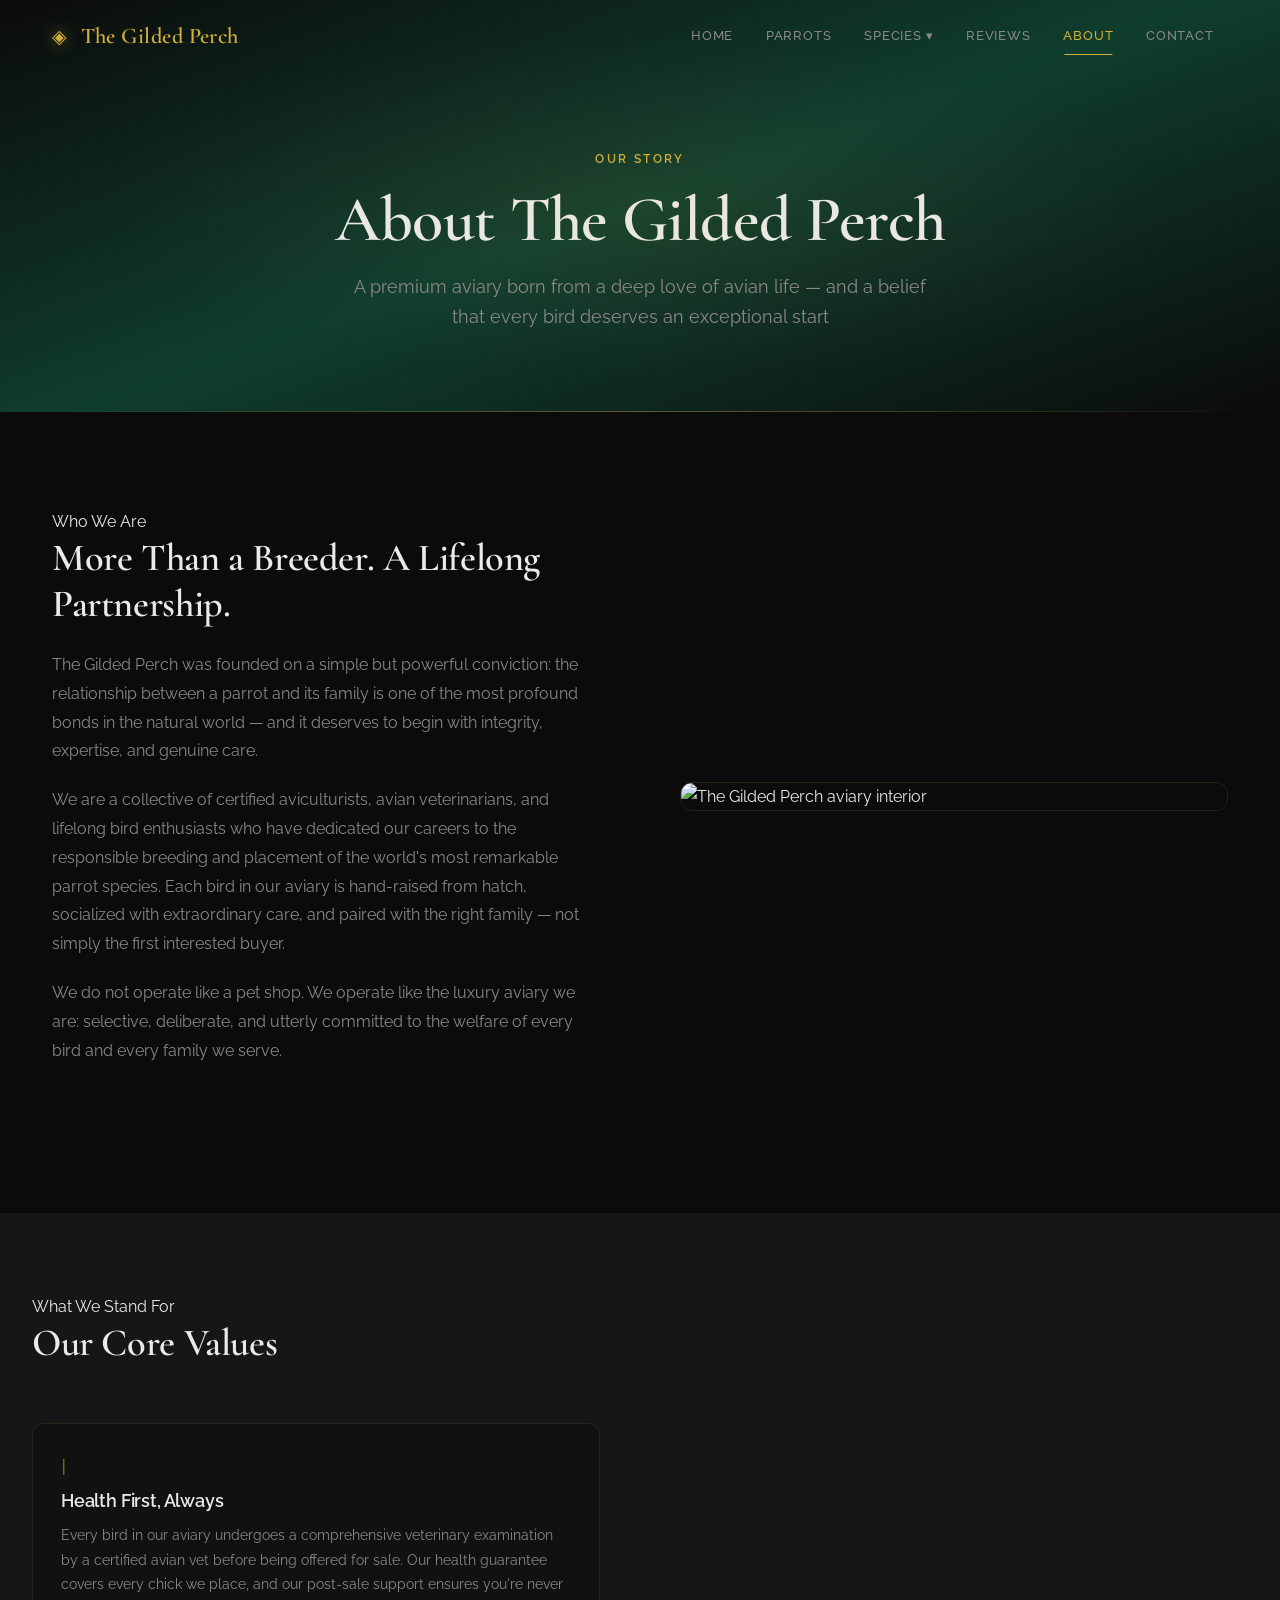
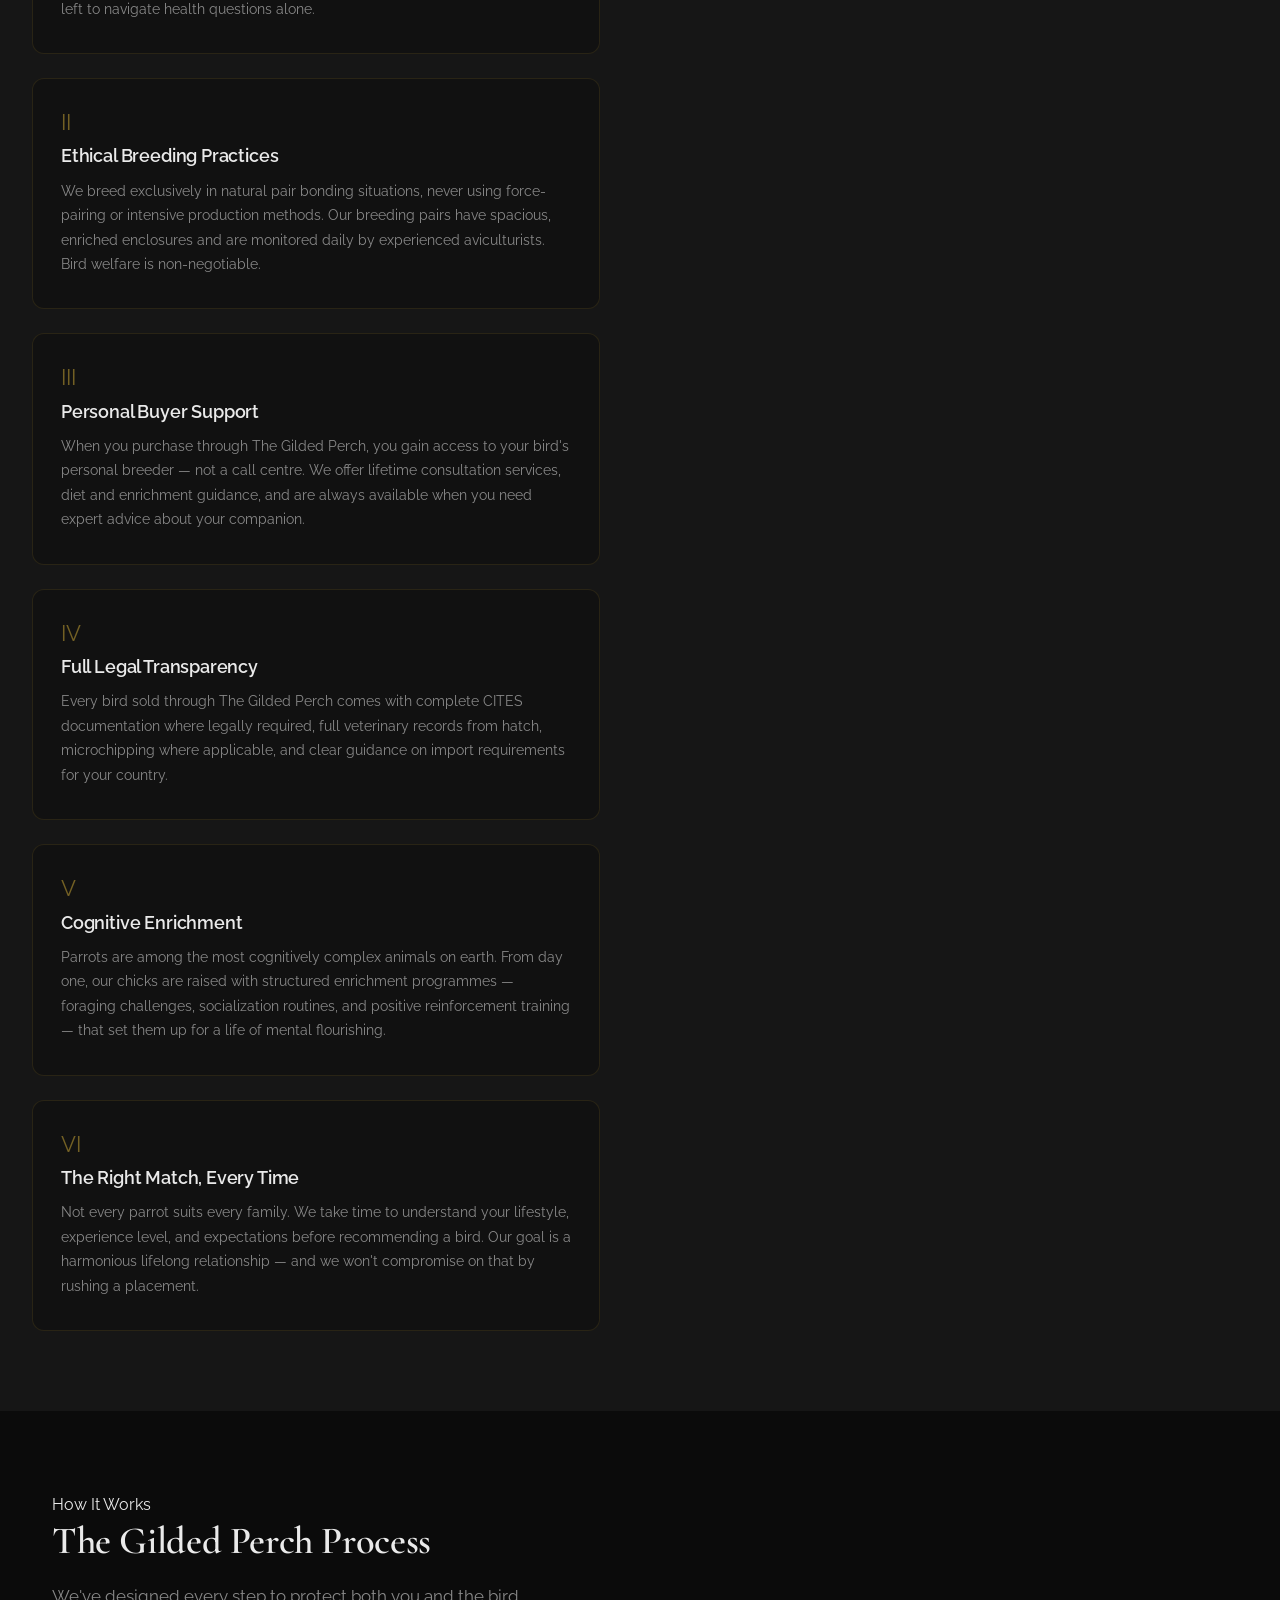
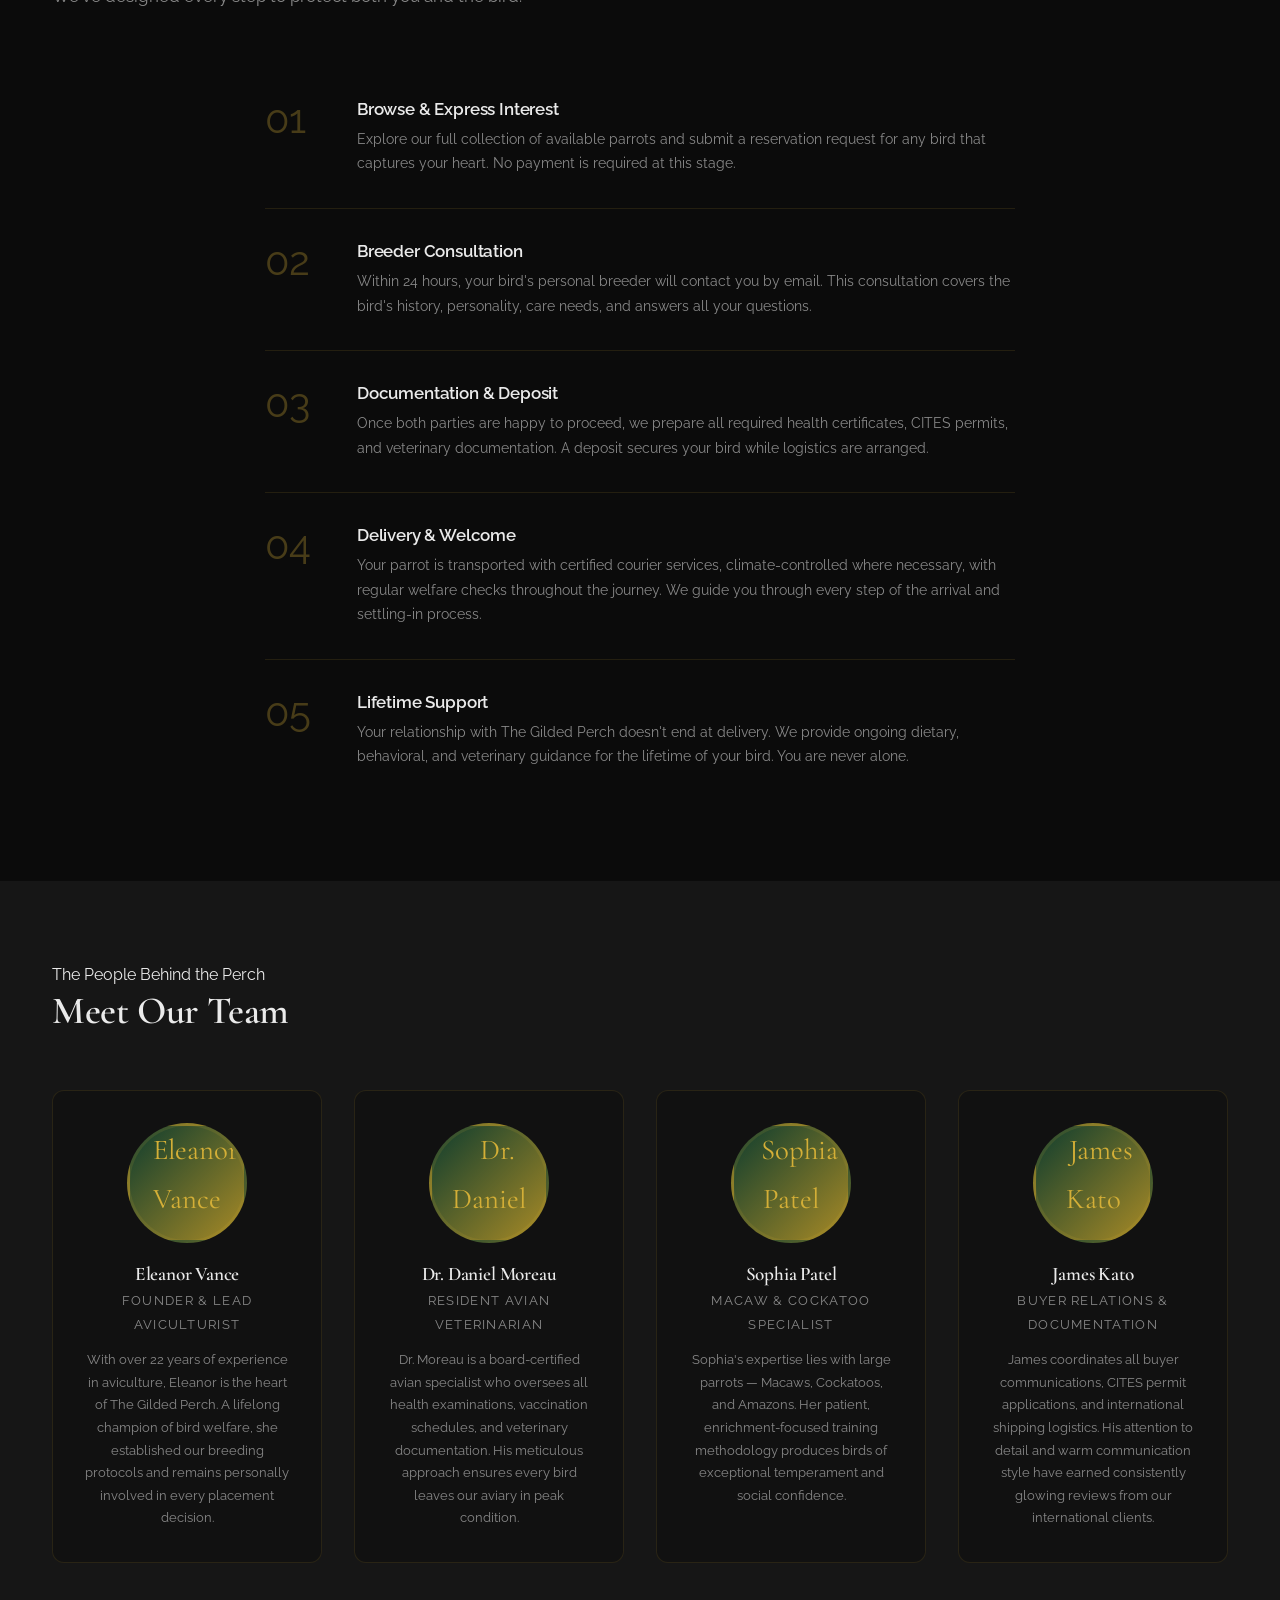
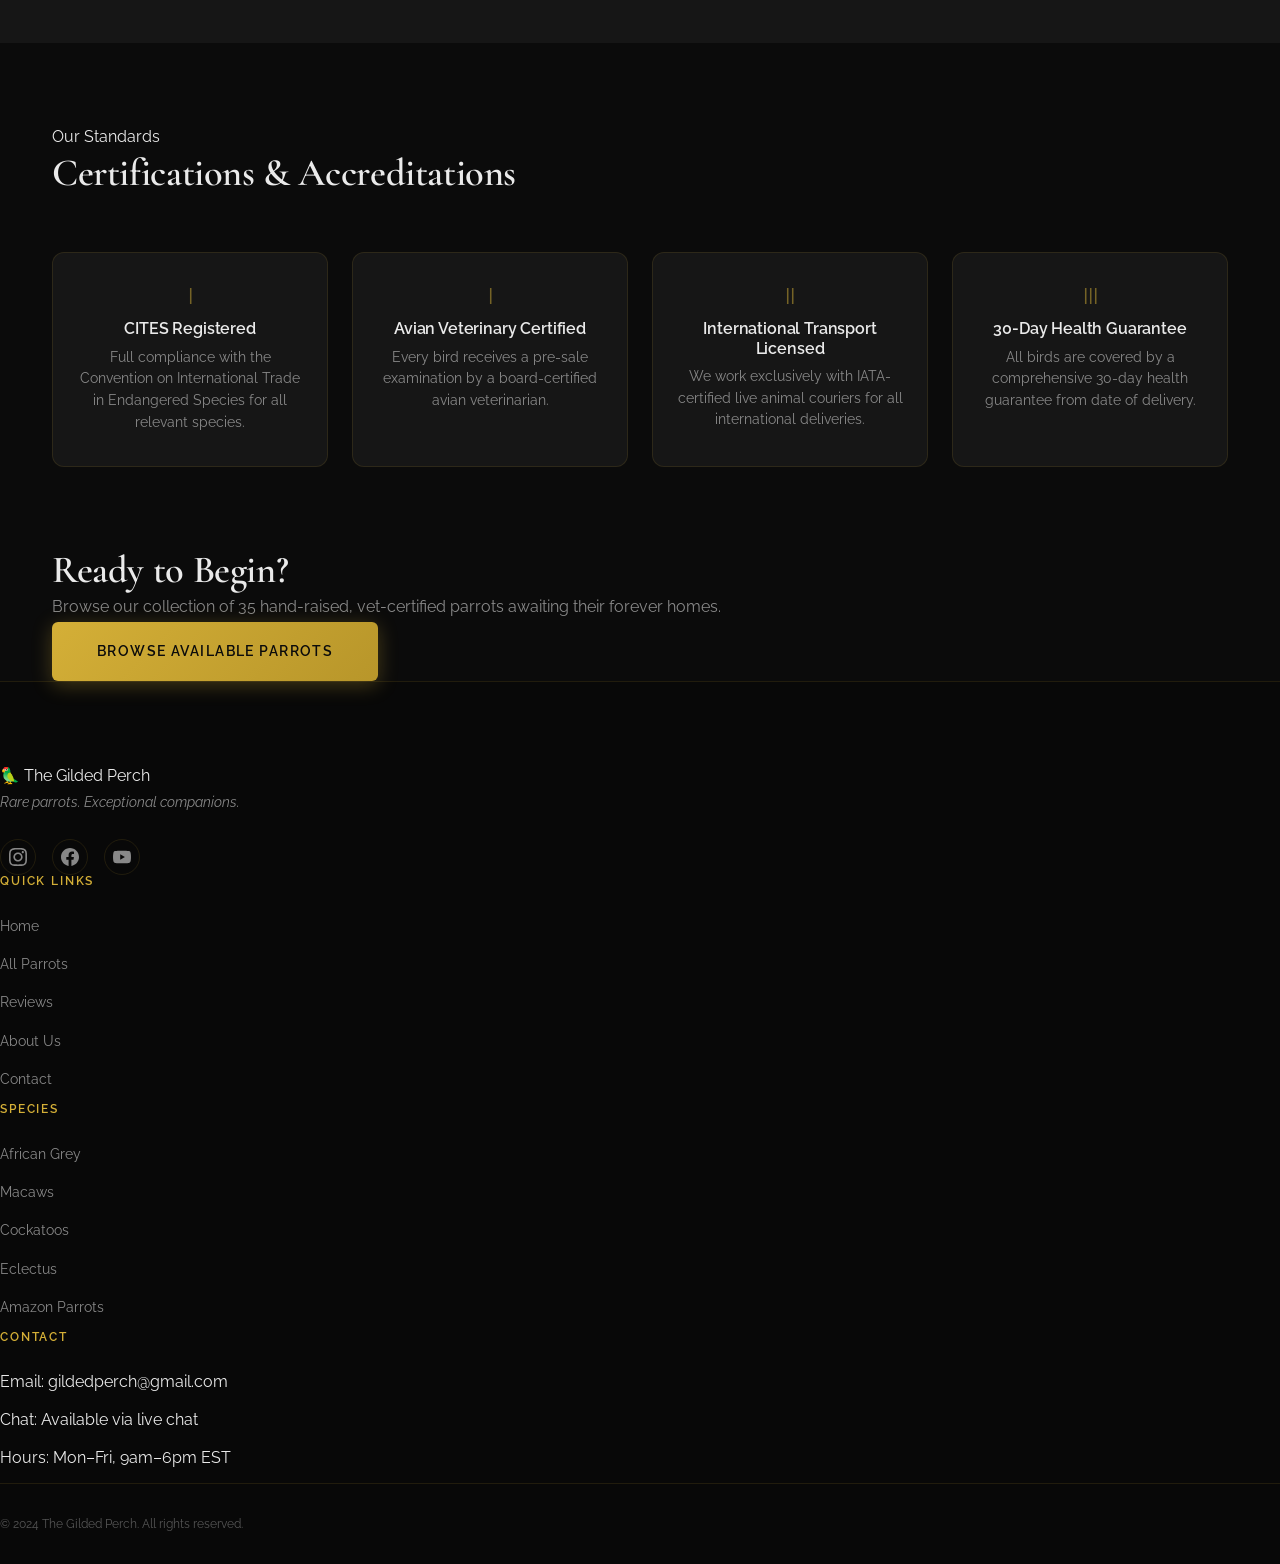
==== commit 2c5ed3e6: "Add files via upload" ====
--- a/about.html
+++ b/about.html
@@ -33,7 +33,7 @@
 <nav class="nav" id="navbar" role="navigation" aria-label="Main navigation">
   <div class="nav-container">
     <a href="index.html" class="nav-logo" aria-label="The Gilded Perch Home">
-      <span class="logo-icon" aria-hidden="true">🦜</span>
+      <span class="logo-icon" aria-hidden="true">&#9672;</span>
       <span class="logo-text">The Gilded Perch</span>
     </a>
     <ul class="nav-links" id="navLinks" role="menubar">
@@ -93,32 +93,32 @@
     </div>
     <div class="values-grid">
       <div class="value-card reveal">
-        <div class="value-icon" aria-hidden="true">🩺</div>
+        <div class="value-icon" aria-hidden="true">I</div>
         <h3 class="value-title">Health First, Always</h3>
         <p class="value-text">Every bird in our aviary undergoes a comprehensive veterinary examination by a certified avian vet before being offered for sale. Our health guarantee covers every chick we place, and our post-sale support ensures you're never left to navigate health questions alone.</p>
       </div>
       <div class="value-card reveal">
-        <div class="value-icon" aria-hidden="true">🌿</div>
+        <div class="value-icon" aria-hidden="true">II</div>
         <h3 class="value-title">Ethical Breeding Practices</h3>
         <p class="value-text">We breed exclusively in natural pair bonding situations, never using force-pairing or intensive production methods. Our breeding pairs have spacious, enriched enclosures and are monitored daily by experienced aviculturists. Bird welfare is non-negotiable.</p>
       </div>
       <div class="value-card reveal">
-        <div class="value-icon" aria-hidden="true">🤝</div>
+        <div class="value-icon" aria-hidden="true">III</div>
         <h3 class="value-title">Personal Buyer Support</h3>
         <p class="value-text">When you purchase through The Gilded Perch, you gain access to your bird's personal breeder — not a call centre. We offer lifetime consultation services, diet and enrichment guidance, and are always available when you need expert advice about your companion.</p>
       </div>
       <div class="value-card reveal">
-        <div class="value-icon" aria-hidden="true">📋</div>
+        <div class="value-icon" aria-hidden="true">IV</div>
         <h3 class="value-title">Full Legal Transparency</h3>
         <p class="value-text">Every bird sold through The Gilded Perch comes with complete CITES documentation where legally required, full veterinary records from hatch, microchipping where applicable, and clear guidance on import requirements for your country.</p>
       </div>
       <div class="value-card reveal">
-        <div class="value-icon" aria-hidden="true">🧠</div>
+        <div class="value-icon" aria-hidden="true">V</div>
         <h3 class="value-title">Cognitive Enrichment</h3>
         <p class="value-text">Parrots are among the most cognitively complex animals on earth. From day one, our chicks are raised with structured enrichment programmes — foraging challenges, socialization routines, and positive reinforcement training — that set them up for a life of mental flourishing.</p>
       </div>
       <div class="value-card reveal">
-        <div class="value-icon" aria-hidden="true">💛</div>
+        <div class="value-icon" aria-hidden="true">VI</div>
         <h3 class="value-title">The Right Match, Every Time</h3>
         <p class="value-text">Not every parrot suits every family. We take time to understand your lifestyle, experience level, and expectations before recommending a bird. Our goal is a harmonious lifelong relationship — and we won't compromise on that by rushing a placement.</p>
       </div>
@@ -227,22 +227,22 @@
     </div>
     <div class="cert-grid">
       <div class="cert-card reveal">
-        <div class="cert-icon" aria-hidden="true">🏛️</div>
+        <div class="cert-icon" aria-hidden="true">I</div>
         <h4>CITES Registered</h4>
         <p>Full compliance with the Convention on International Trade in Endangered Species for all relevant species.</p>
       </div>
       <div class="cert-card reveal">
-        <div class="cert-icon" aria-hidden="true">🩺</div>
+        <div class="cert-icon" aria-hidden="true">I</div>
         <h4>Avian Veterinary Certified</h4>
         <p>Every bird receives a pre-sale examination by a board-certified avian veterinarian.</p>
       </div>
       <div class="cert-card reveal">
-        <div class="cert-icon" aria-hidden="true">🌍</div>
+        <div class="cert-icon" aria-hidden="true">II</div>
         <h4>International Transport Licensed</h4>
         <p>We work exclusively with IATA-certified live animal couriers for all international deliveries.</p>
       </div>
       <div class="cert-card reveal">
-        <div class="cert-icon" aria-hidden="true">🛡️</div>
+        <div class="cert-icon" aria-hidden="true">III</div>
         <h4>30-Day Health Guarantee</h4>
         <p>All birds are covered by a comprehensive 30-day health guarantee from date of delivery.</p>
       </div>
@@ -268,9 +268,9 @@
       <a href="index.html" class="footer-logo">🦜 The Gilded Perch</a>
       <p class="footer-tagline">Rare parrots. Exceptional companions.</p>
       <div class="footer-social" aria-label="Social media links">
-        <a href="#" aria-label="Instagram" class="social-link">Instagram</a>
-        <a href="#" aria-label="Facebook"  class="social-link">Facebook</a>
-        <a href="#" aria-label="YouTube"   class="social-link">YouTube</a>
+        <a href="https://instagram.com/thegildedperch" aria-label="Instagram" class="social-link"><svg xmlns="http://www.w3.org/2000/svg" viewBox="0 0 24 24" fill="currentColor" width="18" height="18" aria-hidden="true"><path d="M12 2.163c3.204 0 3.584.012 4.85.07 3.252.148 4.771 1.691 4.919 4.919.058 1.265.069 1.645.069 4.849 0 3.205-.012 3.584-.069 4.849-.149 3.225-1.664 4.771-4.919 4.919-1.266.058-1.644.07-4.85.07-3.204 0-3.584-.012-4.849-.07-3.26-.149-4.771-1.699-4.919-4.92-.058-1.265-.07-1.644-.07-4.849 0-3.204.013-3.583.07-4.849.149-3.227 1.664-4.771 4.919-4.919 1.266-.057 1.645-.069 4.849-.069zm0-2.163c-3.259 0-3.667.014-4.947.072-4.358.2-6.78 2.618-6.98 6.98-.059 1.281-.073 1.689-.073 4.948 0 3.259.014 3.668.072 4.948.2 4.358 2.618 6.78 6.98 6.98 1.281.058 1.689.072 4.948.072 3.259 0 3.668-.014 4.948-.072 4.354-.2 6.782-2.618 6.979-6.98.059-1.28.073-1.689.073-4.948 0-3.259-.014-3.667-.072-4.947-.196-4.354-2.617-6.78-6.979-6.98-1.281-.059-1.69-.073-4.949-.073zm0 5.838c-3.403 0-6.162 2.759-6.162 6.162s2.759 6.163 6.162 6.163 6.162-2.759 6.162-6.163c0-3.403-2.759-6.162-6.162-6.162zm0 10.162c-2.209 0-4-1.79-4-4 0-2.209 1.791-4 4-4s4 1.791 4 4c0 2.21-1.791 4-4 4zm6.406-11.845c-.796 0-1.441.645-1.441 1.44s.645 1.44 1.441 1.44c.795 0 1.439-.645 1.439-1.44s-.644-1.44-1.439-1.44z"/></svg><span class="sr-only">Instagram</span></a>
+        <a href="https://facebook.com/thegildedperch" aria-label="Facebook" class="social-link"><svg xmlns="http://www.w3.org/2000/svg" viewBox="0 0 24 24" fill="currentColor" width="18" height="18" aria-hidden="true"><path d="M24 12.073c0-6.627-5.373-12-12-12s-12 5.373-12 12c0 5.99 4.388 10.954 10.125 11.854v-8.385H7.078v-3.47h3.047V9.43c0-3.007 1.792-4.669 4.533-4.669 1.312 0 2.686.235 2.686.235v2.953H15.83c-1.491 0-1.956.925-1.956 1.874v2.25h3.328l-.532 3.47h-2.796v8.385C19.612 23.027 24 18.062 24 12.073z"/></svg><span class="sr-only">Facebook</span></a>
+        <a href="https://youtube.com/@thegildedperch" aria-label="YouTube" class="social-link"><svg xmlns="http://www.w3.org/2000/svg" viewBox="0 0 24 24" fill="currentColor" width="18" height="18" aria-hidden="true"><path d="M23.495 6.205a3.007 3.007 0 0 0-2.088-2.088c-1.87-.501-9.396-.501-9.396-.501s-7.507-.01-9.396.501A3.007 3.007 0 0 0 .527 6.205a31.247 31.247 0 0 0-.522 5.805 31.247 31.247 0 0 0 .522 5.783 3.007 3.007 0 0 0 2.088 2.088c1.868.502 9.396.502 9.396.502s7.506 0 9.396-.502a3.007 3.007 0 0 0 2.088-2.088 31.247 31.247 0 0 0 .5-5.783 31.247 31.247 0 0 0-.5-5.805zM9.609 15.601V8.408l6.264 3.602z"/></svg><span class="sr-only">YouTube</span></a>
       </div>
     </div>
     <div class="footer-col">
@@ -296,9 +296,9 @@
     <div class="footer-col">
       <h4 class="footer-heading">Contact</h4>
       <ul class="footer-links">
-        <li>✉ hello@gildedperch.com</li>
-        <li>📞 Available via live chat</li>
-        <li>🕐 Mon–Fri: 9am–6pm EST</li>
+        <li>Email: gildedperch@gmail.com</li>
+        <li>Chat: Available via live chat</li>
+        <li>Hours: Mon–Fri, 9am–6pm EST</li>
       </ul>
     </div>
   </div>
--- a/css/style.css
+++ b/css/style.css
@@ -2174,3 +2174,49 @@
 /* CTA band with dual buttons */
 .cta-band-btns { display: flex; gap: 1rem; flex-wrap: wrap; }
 
+
+/* ══ SOCIAL ICONS SVG ═══════════════════════════════════════ */
+.footer-social { display: flex; gap: 1rem; margin-top: 1rem; }
+.social-link {
+  display: flex; align-items: center; justify-content: center;
+  width: 36px; height: 36px;
+  border: 1px solid var(--border);
+  border-radius: 50%;
+  color: var(--text-muted);
+  text-decoration: none;
+  transition: all var(--transition);
+}
+.social-link:hover { border-color: var(--accent); color: var(--accent); }
+.social-link svg { display: block; }
+.sr-only {
+  position: absolute; width: 1px; height: 1px;
+  padding: 0; margin: -1px; overflow: hidden;
+  clip: rect(0,0,0,0); white-space: nowrap; border: 0;
+}
+
+/* ══ WHY-ICON NUMBERS ════════════════════════════════════════ */
+.why-icon {
+  font-family: var(--font-heading);
+  font-size: 1.5rem;
+  color: var(--accent);
+  opacity: 0.6;
+  margin-bottom: 1rem;
+  line-height: 1;
+}
+
+/* ══ LOGO ICON ═══════════════════════════════════════════════ */
+.logo-icon {
+  font-size: 1.2rem;
+  color: var(--accent);
+  margin-right: 0.25rem;
+}
+
+/* ══ CARE / VALUE / CERT ICONS ══════════════════════════════ */
+.care-icon, .value-icon, .cert-icon {
+  font-family: var(--font-heading);
+  font-size: 1.4rem;
+  color: var(--accent);
+  opacity: 0.5;
+  margin-bottom: 0.75rem;
+  line-height: 1;
+}
